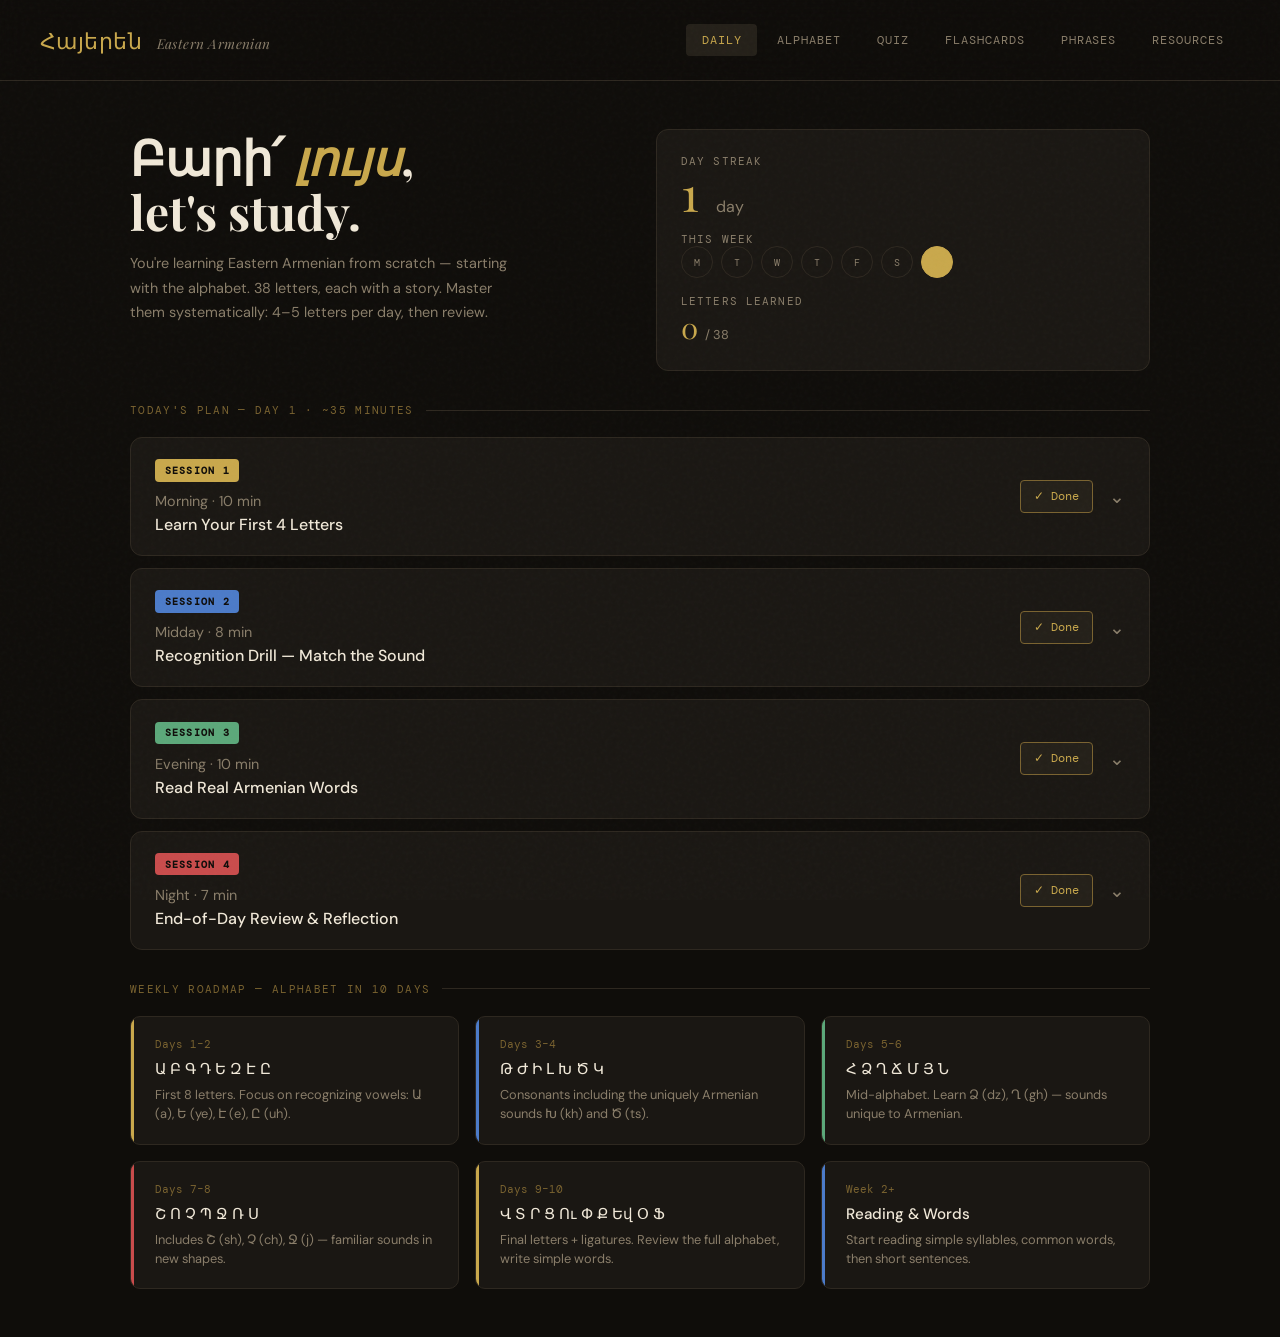
==== armenian-learning.html @ 596738d3 "init: day 1" ====
<!DOCTYPE html>
<html lang="en">
<head>
<meta charset="UTF-8">
<meta name="viewport" content="width=device-width, initial-scale=1.0">
<title>Հայերեն — Armenian Learning</title>
<link href="https://fonts.googleapis.com/css2?family=Playfair+Display:ital,wght@0,400;0,700;1,400&family=DM+Mono:wght@400;500&family=DM+Sans:wght@300;400;500&display=swap" rel="stylesheet">
<link rel="stylesheet" href="css/main.css">
</head>
<body>

<nav>
  <div class="nav-logo">Հայերեն <span>Eastern Armenian</span></div>
  <div class="nav-tabs">
    <button class="tab-btn active"  onclick="showPanel('daily', this)">Daily</button>
    <button class="tab-btn"         onclick="showPanel('alphabet', this)">Alphabet</button>
    <button class="tab-btn"         onclick="showPanel('quiz', this)">Quiz</button>
    <button class="tab-btn"         onclick="showPanel('flashcards', this)">Flashcards</button>
    <button class="tab-btn"         onclick="showPanel('phrases', this)">Phrases</button>
    <button class="tab-btn"         onclick="showPanel('resources', this)">Resources</button>
  </div>
</nav>

<!-- ====== DAILY PANEL ====== -->
<div id="panel-daily" class="panel active">
  <div class="hero">
    <div class="hero-left">
      <h1>Բարի՛ <em>լույս</em>,<br>let's study.</h1>
      <p>You're learning Eastern Armenian from scratch — starting with the alphabet. 38 letters, each with a story. Master them systematically: 4–5 letters per day, then review.</p>
    </div>
    <div class="streak-box">
      <div>
        <div class="streak-label">Day Streak</div>
        <div class="streak-num" id="streakNum">0 <span>days</span></div>
      </div>
      <div>
        <div class="streak-label">This Week</div>
        <div class="week-dots" id="weekDots"></div>
      </div>
      <div>
        <div class="streak-label">Letters Learned</div>
        <div id="learnedCount" style="font-family:'Playfair Display',serif;font-size:1.8rem;color:var(--gold);">0 <span style="font-size:0.8rem;color:var(--text-muted);font-family:'DM Sans',sans-serif;">/ 38</span></div>
      </div>
    </div>
  </div>

  <div class="schedule-section">
    <div class="section-title">Today's Plan — Day 1 · ~35 minutes</div>
    <div class="schedule-grid" style="display:flex;flex-direction:column;gap:0.75rem;max-width:100%;">
      <div class="session-card" id="task1">
        <div class="session-header" onclick="toggleSession('task1')">
          <div style="flex:1;">
            <div class="session-label accent-gold">SESSION 1</div>
            <div style="font-size:0.9rem;color:var(--text-muted);margin:0.25rem 0;">Morning · 10 min</div>
            <div class="session-title">Learn Your First 4 Letters</div>
          </div>
          <div class="session-actions">
            <button class="session-done-btn" onclick="toggleTaskDone(event, 'task1')">✓ Done</button>
            <div class="session-toggle">⌄</div>
          </div>
        </div>
        <div class="session-details" style="display:none;padding:1.5rem;border-top:1px solid var(--border);">
          <p style="color:var(--text-muted);margin-bottom:1.5rem;">Today you meet the first 4 letters of the Armenian alphabet. Read each card, say the sound aloud, then complete the writing exercise below.</p>

          <div style="display:grid;grid-template-columns:repeat(auto-fit,minmax(200px,1fr));gap:1rem;margin-bottom:2rem;">
            <div style="background:var(--surface2);border:1px solid var(--border);border-radius:8px;padding:1rem;text-align:center;">
              <div style="font-size:3rem;color:var(--gold);margin-bottom:0.5rem;">Ա</div>
              <div style="font-size:0.85rem;color:var(--text-muted);margin-bottom:0.5rem;">ա</div>
              <div style="font-weight:500;color:var(--gold);margin-bottom:0.5rem;">AYB</div>
              <div style="font-size:0.9rem;color:var(--text);margin-bottom:0.25rem;"><strong>"ah"</strong> — like father</div>
              <div style="font-size:0.75rem;color:var(--text-muted);">The very first letter. Think: Armenian 'A'.</div>
            </div>
            <div style="background:var(--surface2);border:1px solid var(--border);border-radius:8px;padding:1rem;text-align:center;">
              <div style="font-size:3rem;color:var(--gold);margin-bottom:0.5rem;">Բ</div>
              <div style="font-size:0.85rem;color:var(--text-muted);margin-bottom:0.5rem;">բ</div>
              <div style="font-weight:500;color:var(--gold);margin-bottom:0.5rem;">BEN</div>
              <div style="font-size:0.9rem;color:var(--text);margin-bottom:0.25rem;"><strong>"b"</strong> — like ball</div>
              <div style="font-size:0.75rem;color:var(--text-muted);">Looks like backwards G. Say "ben" to remember.</div>
            </div>
            <div style="background:var(--surface2);border:1px solid var(--border);border-radius:8px;padding:1rem;text-align:center;">
              <div style="font-size:3rem;color:var(--gold);margin-bottom:0.5rem;">Գ</div>
              <div style="font-size:0.85rem;color:var(--text-muted);margin-bottom:0.5rem;">գ</div>
              <div style="font-weight:500;color:var(--gold);margin-bottom:0.5rem;">GIM</div>
              <div style="font-size:0.9rem;color:var(--text);margin-bottom:0.25rem;"><strong>"g"</strong> — like go</div>
              <div style="font-size:0.75rem;color:var(--text-muted);">Hard G. Lowercase q looks like a walking figure.</div>
            </div>
            <div style="background:var(--surface2);border:1px solid var(--border);border-radius:8px;padding:1rem;text-align:center;">
              <div style="font-size:3rem;color:var(--gold);margin-bottom:0.5rem;">Դ</div>
              <div style="font-size:0.85rem;color:var(--text-muted);margin-bottom:0.5rem;">դ</div>
              <div style="font-weight:500;color:var(--gold);margin-bottom:0.5rem;">DA</div>
              <div style="font-size:0.9rem;color:var(--text);margin-bottom:0.25rem;"><strong>"d"</strong> — like dog</div>
              <div style="font-size:0.75rem;color:var(--text-muted);">Lowercase n on a pole. Softer than English. Think: <em>Da</em> → dad.</div>
            </div>
          </div>

          <div style="background:var(--surface);border:1px solid var(--border);border-radius:8px;padding:1.25rem;margin-bottom:1.5rem;">
            <div style="display:flex;align-items:center;gap:0.5rem;margin-bottom:0.75rem;">
              <span style="font-size:1.25rem;">✏️</span>
              <div style="font-weight:500;color:var(--text);">Writing Exercise</div>
            </div>
            <p style="color:var(--text-muted);font-size:0.9rem;margin-bottom:1rem;">Copy each letter into the boxes below. Trace the shape in the air first, then write. Each letter 3 times.</p>
            <div style="display:flex;gap:0.5rem;flex-wrap:wrap;align-items:center;padding:1rem;background:var(--surface2);border-radius:6px;">
              <div style="font-size:1.5rem;color:var(--gold);">Ա</div>
              <div style="width:40px;height:40px;border:1px solid var(--border);border-radius:4px;background:var(--surface);"></div>
              <div style="width:40px;height:40px;border:1px solid var(--border);border-radius:4px;background:var(--surface);"></div>
              <div style="width:40px;height:40px;border:1px solid var(--border);border-radius:4px;background:var(--surface);"></div>
              <div style="margin-left:1rem;font-size:1.5rem;color:var(--gold);">Բ</div>
              <div style="width:40px;height:40px;border:1px solid var(--border);border-radius:4px;background:var(--surface);"></div>
              <div style="width:40px;height:40px;border:1px solid var(--border);border-radius:4px;background:var(--surface);"></div>
              <div style="width:40px;height:40px;border:1px solid var(--border);border-radius:4px;background:var(--surface);"></div>
              <div style="margin-left:1rem;font-size:1.5rem;color:var(--gold);">Գ</div>
              <div style="width:40px;height:40px;border:1px solid var(--border);border-radius:4px;background:var(--surface);"></div>
              <div style="width:40px;height:40px;border:1px solid var(--border);border-radius:4px;background:var(--surface);"></div>
              <div style="width:40px;height:40px;border:1px solid var(--border);border-radius:4px;background:var(--surface);"></div>
              <div style="margin-left:1rem;font-size:1.5rem;color:var(--gold);">Դ</div>
              <div style="width:40px;height:40px;border:1px solid var(--border);border-radius:4px;background:var(--surface);"></div>
              <div style="width:40px;height:40px;border:1px solid var(--border);border-radius:4px;background:var(--surface);"></div>
              <div style="width:40px;height:40px;border:1px solid var(--border);border-radius:4px;background:var(--surface);"></div>
            </div>
          </div>

          <div style="background:var(--surface);border:1px solid var(--border);border-radius:8px;padding:1.25rem;">
            <div style="display:flex;align-items:center;gap:0.5rem;margin-bottom:0.75rem;">
              <span style="font-size:1.25rem;">🔊</span>
              <div style="font-weight:500;color:var(--text);">Pronunciation Check</div>
            </div>
            <p style="color:var(--text-muted);font-size:0.9rem;margin-bottom:0.75rem;">Say each sound out loud 3 times in sequence: <strong style="color:var(--gold);">Ա · Բ · Գ · Դ</strong> — then say them backwards: <strong style="color:var(--gold);">Դ · Գ · Բ · Ա</strong>. If they sound natural both ways, you're ready.</p>
          </div>
        </div>
      </div>

      <div class="session-card" id="task2">
        <div class="session-header" onclick="toggleSession('task2')">
          <div style="flex:1;">
            <div class="session-label accent-blue">SESSION 2</div>
            <div style="font-size:0.9rem;color:var(--text-muted);margin:0.25rem 0;">Midday · 8 min</div>
            <div class="session-title">Recognition Drill — Match the Sound</div>
          </div>
          <div class="session-actions">
            <button class="session-done-btn" onclick="toggleTaskDone(event, 'task2')">✓ Done</button>
            <div class="session-toggle">⌄</div>
          </div>
        </div>
        <div class="session-details" style="display:none;padding:1.5rem;border-top:1px solid var(--border);">
          <p style="color:var(--text-muted);margin-bottom:1.5rem;">Test your ability to recognize letters by their sounds. This reinforces the connection between sound and shape.</p>
          <div style="background:var(--surface2);border:1px solid var(--border);border-radius:8px;padding:1.5rem;margin-bottom:1rem;">
            <div style="font-weight:500;color:var(--text);margin-bottom:0.75rem;">📝 Instructions:</div>
            <ol style="color:var(--text-muted);font-size:0.9rem;line-height:1.8;margin:0;padding-left:1.5rem;">
              <li>Go to the <strong style="color:var(--gold);">Quiz</strong> tab</li>
              <li>Make sure <strong style="color:var(--gold);">Letters mode</strong> is selected</li>
              <li>Try the <strong style="color:var(--gold);">"Sound → Char"</strong> direction — this is harder and builds real recognition</li>
              <li>You'll hear a sound and must pick the Armenian letter from 4 choices</li>
              <li>Aim for 80% accuracy or higher</li>
            </ol>
          </div>
          <div style="background:var(--surface);border:1px solid var(--border);border-radius:8px;padding:1rem;color:var(--text-muted);font-size:0.85rem;line-height:1.6;">
            <strong style="color:var(--gold);">💡 Tip:</strong> The "Sound → Char" direction is more challenging because you have to recall the shape from memory. This is exactly what you need for real reading.
          </div>
        </div>
      </div>

      <div class="session-card" id="task3">
        <div class="session-header" onclick="toggleSession('task3')">
          <div style="flex:1;">
            <div class="session-label accent-green">SESSION 3</div>
            <div style="font-size:0.9rem;color:var(--text-muted);margin:0.25rem 0;">Evening · 10 min</div>
            <div class="session-title">Read Real Armenian Words</div>
          </div>
          <div class="session-actions">
            <button class="session-done-btn" onclick="toggleTaskDone(event, 'task3')">✓ Done</button>
            <div class="session-toggle">⌄</div>
          </div>
        </div>
        <div class="session-details" style="display:none;padding:1.5rem;border-top:1px solid var(--border);">
          <p style="color:var(--text-muted);margin-bottom:1.5rem;">Now see your 4 letters in real Armenian words. Reading these words out loud cements your letter knowledge.</p>
          <div style="background:var(--surface2);border:1px solid var(--border);border-radius:8px;padding:1.5rem;margin-bottom:1rem;">
            <div style="font-weight:500;color:var(--text);margin-bottom:0.75rem;">📝 Instructions:</div>
            <ol style="color:var(--text-muted);font-size:0.9rem;line-height:1.8;margin:0;padding-left:1.5rem;">
              <li>Go to the <strong style="color:var(--gold);">Alphabet</strong> tab</li>
              <li>Click on each of the 4 letters: Ա, Բ, Գ, Դ</li>
              <li>At the bottom of each letter detail, you'll see <strong style="color:var(--gold);">Example Words</strong></li>
              <li>Try to read each word aloud using only the sounds you know</li>
              <li>Use the <strong style="color:var(--gold);">Phrases</strong> tab to hear native pronunciation</li>
            </ol>
          </div>
          <div style="background:var(--surface);border:1px solid var(--border);border-radius:8px;padding:1rem;color:var(--text-muted);font-size:0.85rem;line-height:1.6;">
            <strong style="color:var(--gold);">💡 Tip:</strong> Don't worry if you can't read the whole word yet. Just focus on recognizing your 4 new letters and saying their sounds.
          </div>
        </div>
      </div>

      <div class="session-card" id="task4">
        <div class="session-header" onclick="toggleSession('task4')">
          <div style="flex:1;">
            <div class="session-label accent-red">SESSION 4</div>
            <div style="font-size:0.9rem;color:var(--text-muted);margin:0.25rem 0;">Night · 7 min</div>
            <div class="session-title">End-of-Day Review & Reflection</div>
          </div>
          <div class="session-actions">
            <button class="session-done-btn" onclick="toggleTaskDone(event, 'task4')">✓ Done</button>
            <div class="session-toggle">⌄</div>
          </div>
        </div>
        <div class="session-details" style="display:none;padding:1.5rem;border-top:1px solid var(--border);">
          <p style="color:var(--text-muted);margin-bottom:1.5rem;">Spaced repetition is the most powerful learning technique. Reviewing today's letters before sleep helps lock them into memory.</p>
          <div style="background:var(--surface2);border:1px solid var(--border);border-radius:8px;padding:1.5rem;margin-bottom:1rem;">
            <div style="font-weight:500;color:var(--text);margin-bottom:0.75rem;">📝 Instructions:</div>
            <ol style="color:var(--text-muted);font-size:0.9rem;line-height:1.8;margin:0;padding-left:1.5rem;">
              <li>Go to the <strong style="color:var(--gold);">Flashcards</strong> tab</li>
              <li>Select <strong style="color:var(--gold);">Letters</strong> deck</li>
              <li>Flip through each card and rate how well you know it: <strong style="color:var(--gold);">Hard / Got it / Easy</strong></li>
              <li>Mark the 4 letters you learned today as <strong style="color:var(--gold);">"Got it"</strong> or <strong style="color:var(--gold);">"Easy"</strong></li>
              <li>Take 2–3 minutes to just review them without pressure</li>
            </ol>
          </div>
          <div style="background:var(--surface);border:1px solid var(--border);border-radius:8px;padding:1rem;color:var(--text-muted);font-size:0.85rem;line-height:1.6;">
            <strong style="color:var(--gold);">💡 Reflection:</strong> Which letter felt easiest today? Which one needs more practice? Write your thoughts down — this helps your brain consolidate what you've learned.
          </div>
        </div>
      </div>
    </div>

    <div style="margin-top:2rem;">
      <div class="section-title">Weekly Roadmap — Alphabet in 10 Days</div>
      <div class="schedule-grid">
        <div class="schedule-card" style="cursor:default;">
          <div class="card-accent accent-gold"></div>
          <div class="card-time">Days 1–2</div>
          <div class="card-title">Ա Բ Գ Դ Ե Զ Է Ը</div>
          <div class="card-desc">First 8 letters. Focus on recognizing vowels: Ա (a), Ե (ye), Է (e), Ը (uh).</div>
        </div>
        <div class="schedule-card" style="cursor:default;">
          <div class="card-accent accent-blue"></div>
          <div class="card-time">Days 3–4</div>
          <div class="card-title">Թ Ժ Ի Լ Խ Ծ Կ</div>
          <div class="card-desc">Consonants including the uniquely Armenian sounds Խ (kh) and Ծ (ts).</div>
        </div>
        <div class="schedule-card" style="cursor:default;">
          <div class="card-accent accent-green"></div>
          <div class="card-time">Days 5–6</div>
          <div class="card-title">Հ Ձ Ղ Ճ Մ Յ Ն</div>
          <div class="card-desc">Mid-alphabet. Learn Ձ (dz), Ղ (gh) — sounds unique to Armenian.</div>
        </div>
        <div class="schedule-card" style="cursor:default;">
          <div class="card-accent accent-red"></div>
          <div class="card-time">Days 7–8</div>
          <div class="card-title">Շ Ո Չ Պ Ջ Ռ Ս</div>
          <div class="card-desc">Includes Շ (sh), Չ (ch), Ջ (j) — familiar sounds in new shapes.</div>
        </div>
        <div class="schedule-card" style="cursor:default;">
          <div class="card-accent accent-gold"></div>
          <div class="card-time">Days 9–10</div>
          <div class="card-title">Վ Տ Ր Ց Ու Փ Ք Եվ Օ Ֆ</div>
          <div class="card-desc">Final letters + ligatures. Review the full alphabet, write simple words.</div>
        </div>
        <div class="schedule-card" style="cursor:default;">
          <div class="card-accent accent-blue"></div>
          <div class="card-time">Week 2+</div>
          <div class="card-title">Reading & Words</div>
          <div class="card-desc">Start reading simple syllables, common words, then short sentences.</div>
        </div>
      </div>
    </div>
  </div>
</div>

<!-- ====== ALPHABET PANEL ====== -->
<div id="panel-alphabet" class="panel">
  <div class="alphabet-section">
    <div class="alpha-header">
      <div>
        <h2>The Armenian Alphabet</h2>
        <p style="color:var(--text-muted);font-size:0.85rem;margin-top:0.3rem;">Created by Mesrop Mashtots in 405 AD · 38 letters</p>
      </div>
    </div>
    <div class="letter-grid" id="letterGrid"></div>
    <div class="letter-detail" id="letterDetail"></div>
  </div>
</div>

<!-- ====== QUIZ PANEL ====== -->
<div id="panel-quiz" class="panel">
  <div class="quiz-section">
    <div class="quiz-top">
      <h2>Quiz</h2>
      <div class="quiz-score" id="quizScore">Score: 0/0</div>
    </div>

    <div class="quiz-controls">
      <div class="control-group">
        <span class="control-label">Mode</span>
        <button class="ctrl-btn active" id="btnModeLetters" onclick="setQuizMode('letters')">Letters</button>
        <button class="ctrl-btn"        id="btnModeWords"   onclick="setQuizMode('words')">Words</button>
      </div>
      <div class="control-group" id="directionGroup">
        <span class="control-label">Direction</span>
        <button class="ctrl-btn active" id="btnDirToSound" onclick="setQuizDirection('toSound')">Char → Sound</button>
        <button class="ctrl-btn"        id="btnDirToChar"  onclick="setQuizDirection('toChar')">Sound → Char</button>
      </div>
    </div>

    <!-- Word quiz category filter (hidden in letter mode) -->
    <div class="word-quiz-cats" id="wordQuizCats" style="display:none;"></div>

    <div class="progress-bar-wrap">
      <div class="progress-bar-fill" id="quizProgress" style="width:0%"></div>
    </div>

    <div class="quiz-card" id="quizCard">
      <div class="quiz-prompt" id="quizPrompt">What sound does this letter make?</div>
      <div class="quiz-char" id="quizChar">Ա</div>
      <div class="quiz-subtext" id="quizSub">Eastern Armenian</div>
    </div>

    <div class="quiz-options" id="quizOptions"></div>
    <button class="next-btn" id="nextBtn" onclick="nextQuestion()">Next →</button>
  </div>
</div>

<!-- ====== FLASHCARDS PANEL ====== -->
<div id="panel-flashcards" class="panel">
  <div class="flashcard-section">
    <div class="flashcard-top">
      <h2>Flashcards</h2>
      <div class="flashcard-controls">
        <div class="control-group">
          <span class="control-label">Deck</span>
          <button class="ctrl-btn active" id="fcDeckLetters" onclick="setFCDeck('letters')">Letters</button>
          <button class="ctrl-btn"        id="fcDeckWords"   onclick="setFCDeck('words')">Words</button>
        </div>
        <div class="control-group" id="fcCategoryGroup" style="display:none;flex-wrap:wrap;gap:0.4rem;"></div>
      </div>
    </div>

    <div class="fc-progress">
      <span id="fcCounter">1 / 38</span>
      <div class="progress-bar-wrap" style="flex:1;margin-bottom:0;">
        <div class="progress-bar-fill" id="fcProgressBar" style="width:0%"></div>
      </div>
    </div>

    <div class="flashcard-container">
      <div class="flashcard" id="flashcard" onclick="flipCard()">
        <div class="flashcard-inner" id="flashcardInner">
          <div class="flashcard-front" id="fcFront"></div>
          <div class="flashcard-back"  id="fcBack"></div>
        </div>
      </div>
    </div>

    <div class="flashcard-hint" id="fcHint">Click the card to reveal</div>

    <div class="fc-rating" id="fcRating" style="display:none;">
      <button class="fc-rate fc-rate-hard" onclick="rateCard('hard')">Hard</button>
      <button class="fc-rate fc-rate-ok"   onclick="rateCard('ok')">Got it</button>
      <button class="fc-rate fc-rate-easy" onclick="rateCard('easy')">Easy</button>
    </div>
  </div>
</div>

<!-- ====== PHRASES PANEL ====== -->
<div id="panel-phrases" class="panel">
  <div class="phrasebook-section">
    <div class="phrases-header">
      <h2>Phrasebook</h2>
      <p>Common phrases for everyday Eastern Armenian conversation. Click any phrase to expand it.</p>
    </div>
    <div class="phrase-cats" id="phraseCats"></div>
    <div class="phrase-list" id="phraseList"></div>
  </div>
</div>

<!-- ====== RESOURCES PANEL ====== -->
<div id="panel-resources" class="panel">
  <div class="resources-section">
    <h2>Learning Resources</h2>
    <p>Curated tools for Eastern Armenian beginners focusing on the alphabet and reading.</p>

    <div class="resource-group">
      <div class="resource-group-title">Apps & Tools</div>
      <div class="resource-list">
        <div class="resource-item">
          <h4>Duolingo — Armenian</h4>
          <p>Structured bite-sized lessons covering alphabet and basic phrases. Good for daily habit-building.</p>
          <span class="resource-tag">Free · iOS & Android</span>
        </div>
        <div class="resource-item">
          <h4>Anki Flashcards</h4>
          <p>Download Armenian alphabet decks for spaced repetition. Best tool for memorizing letter shapes long-term.</p>
          <span class="resource-tag">Free · Desktop & Mobile</span>
        </div>
        <div class="resource-item">
          <h4>Forvo.com</h4>
          <p>Native speaker pronunciations of Armenian words. Type any word to hear how it sounds.</p>
          <span class="resource-tag">Free · Web</span>
        </div>
        <div class="resource-item">
          <h4>Google Translate — Armenian</h4>
          <p>Use the handwriting input to practice drawing letters and verify your strokes are recognizable.</p>
          <span class="resource-tag">Free · Web & App</span>
        </div>
      </div>
    </div>

    <div class="resource-group">
      <div class="resource-group-title">Online Courses & Videos</div>
      <div class="resource-list">
        <div class="resource-item">
          <h4>Armenian Virtual College (AVC)</h4>
          <p>armeniavirtualcollege.org — Free structured beginner courses for Eastern Armenian, including alphabet lessons.</p>
          <span class="resource-tag">Free · Web</span>
        </div>
        <div class="resource-item">
          <h4>YouTube: Armenian with Nare</h4>
          <p>Beginner-friendly video lessons covering pronunciation, the alphabet, and common vocabulary.</p>
          <span class="resource-tag">Free · YouTube</span>
        </div>
        <div class="resource-item">
          <h4>Pimsleur Armenian</h4>
          <p>Audio-only method, great for pronunciation from day one. 30 min lessons focused on speaking.</p>
          <span class="resource-tag">Paid · App</span>
        </div>
      </div>
    </div>

    <div class="resource-group">
      <div class="resource-group-title">Books & References</div>
      <div class="resource-list">
        <div class="resource-item">
          <h4>Colloquial Armenian</h4>
          <p>By Dora Sakayan. A structured textbook covering Eastern Armenian grammar, alphabet, and conversation.</p>
          <span class="resource-tag">Book</span>
        </div>
        <div class="resource-item">
          <h4>Armenian-English Dictionary (Bedrossian)</h4>
          <p>Classic reference dictionary, freely available online. Useful once you can read letters.</p>
          <span class="resource-tag">Free PDF · Reference</span>
        </div>
      </div>
    </div>

    <div class="tip-box">
      <p><strong>Tip:</strong> The Armenian alphabet is phonetic — once you know the letters, you can read anything. Invest your first 2 weeks entirely in alphabet mastery before worrying about grammar or vocabulary. Handwriting each letter (not just typing) dramatically improves retention.</p>
    </div>
  </div>
</div>

<!-- Data (no dependencies) -->
<script src="js/data/letters.js"></script>
<script src="js/data/vocabulary.js"></script>
<script src="js/data/phrases.js"></script>
<!-- Core -->
<script src="js/storage.js"></script>
<script src="js/nav.js"></script>
<!-- Features -->
<script src="js/daily.js"></script>
<script src="js/alphabet.js"></script>
<script src="js/quiz.js"></script>
<script src="js/flashcards.js"></script>
<script src="js/phrasebook.js"></script>
<!-- Entry point -->
<script src="js/app.js"></script>
</body>
</html>
---- css/main.css ----
*, *::before, *::after { box-sizing: border-box; margin: 0; padding: 0; }

:root {
  --bg: #0f0d0a;
  --surface: #1a1713;
  --surface2: #242019;
  --gold: #c9a84c;
  --gold-light: #e8c97a;
  --gold-dim: #7a6330;
  --red: #c94c4c;
  --text: #f0e8d8;
  --text-muted: #8a7e6a;
  --border: #2e2820;
}

body {
  background: var(--bg);
  color: var(--text);
  font-family: 'DM Sans', sans-serif;
  min-height: 100vh;
  overflow-x: hidden;
}

/* Grain texture overlay */
body::before {
  content: '';
  position: fixed;
  inset: 0;
  background-image: url("data:image/svg+xml,%3Csvg viewBox='0 0 256 256' xmlns='http://www.w3.org/2000/svg'%3E%3Cfilter id='noise'%3E%3CfeTurbulence type='fractalNoise' baseFrequency='0.9' numOctaves='4' stitchTiles='stitch'/%3E%3C/filter%3E%3Crect width='100%25' height='100%25' filter='url(%23noise)' opacity='0.04'/%3E%3C/svg%3E");
  pointer-events: none;
  z-index: 1000;
  opacity: 0.6;
}

/* NAV */
nav {
  display: flex;
  justify-content: space-between;
  align-items: center;
  padding: 1.5rem 2.5rem;
  border-bottom: 1px solid var(--border);
  position: sticky;
  top: 0;
  background: rgba(15,13,10,0.92);
  backdrop-filter: blur(12px);
  z-index: 100;
}
.nav-logo {
  font-family: 'Playfair Display', serif;
  font-size: 1.4rem;
  color: var(--gold);
  letter-spacing: 0.02em;
  flex-shrink: 0;
}
.nav-logo span { color: var(--text-muted); font-style: italic; font-size: 0.85rem; margin-left: 0.5rem; }
.nav-tabs {
  display: flex;
  gap: 0.25rem;
  overflow-x: auto;
  scrollbar-width: none;
}
.nav-tabs::-webkit-scrollbar { display: none; }
.tab-btn {
  background: none;
  border: none;
  color: var(--text-muted);
  font-family: 'DM Mono', monospace;
  font-size: 0.75rem;
  letter-spacing: 0.08em;
  text-transform: uppercase;
  padding: 0.5rem 1rem;
  cursor: pointer;
  border-radius: 4px;
  transition: all 0.2s;
  white-space: nowrap;
}
.tab-btn:hover { color: var(--text); background: var(--surface); }
.tab-btn.active { color: var(--gold); background: var(--surface2); }

/* PANELS */
.panel { display: none; animation: fadeIn 0.3s ease; }
.panel.active { display: block; }
@keyframes fadeIn { from { opacity: 0; transform: translateY(8px); } to { opacity: 1; transform: translateY(0); } }

/* ======= DAILY PLAN ======= */
.hero {
  padding: 3rem 2.5rem 2rem;
  display: grid;
  grid-template-columns: 1fr 1fr;
  gap: 2rem;
  max-width: 1100px;
  margin: 0 auto;
}
.hero-left h1 {
  font-family: 'Playfair Display', serif;
  font-size: clamp(2rem, 4vw, 3rem);
  line-height: 1.15;
  color: var(--text);
  margin-bottom: 0.5rem;
}
.hero-left h1 em { color: var(--gold); font-style: italic; }
.hero-left p { color: var(--text-muted); font-size: 0.9rem; line-height: 1.7; max-width: 380px; margin-top: 0.75rem; }

.streak-box {
  background: var(--surface);
  border: 1px solid var(--border);
  border-radius: 12px;
  padding: 1.5rem;
  display: flex;
  flex-direction: column;
  gap: 1rem;
}
.streak-label { font-family: 'DM Mono', monospace; font-size: 0.7rem; letter-spacing: 0.1em; text-transform: uppercase; color: var(--text-muted); }
.streak-num { font-family: 'Playfair Display', serif; font-size: 3rem; color: var(--gold); line-height: 1; }
.streak-num span { font-size: 1rem; color: var(--text-muted); font-family: 'DM Sans', sans-serif; margin-left: 0.3rem; }
.week-dots { display: flex; gap: 0.5rem; }
.day-dot { width: 32px; height: 32px; border-radius: 50%; display: flex; align-items: center; justify-content: center; font-family: 'DM Mono', monospace; font-size: 0.6rem; color: var(--text-muted); border: 1px solid var(--border); }
.day-dot.done { background: var(--gold); color: var(--bg); border-color: var(--gold); font-weight: 500; }
.day-dot.today { border-color: var(--gold); color: var(--gold); }

/* Daily schedule */
.schedule-section {
  max-width: 1100px;
  margin: 0 auto;
  padding: 0 2.5rem 3rem;
}
.section-title {
  font-family: 'DM Mono', monospace;
  font-size: 0.7rem;
  letter-spacing: 0.12em;
  text-transform: uppercase;
  color: var(--gold-dim);
  margin-bottom: 1.25rem;
  display: flex;
  align-items: center;
  gap: 0.75rem;
}
.section-title::after { content: ''; flex: 1; height: 1px; background: var(--border); }

.schedule-grid { display: grid; grid-template-columns: repeat(auto-fill, minmax(280px, 1fr)); gap: 1rem; }

.schedule-card {
  background: var(--surface);
  border: 1px solid var(--border);
  border-radius: 10px;
  padding: 1.25rem 1.5rem;
  position: relative;
  overflow: hidden;
  transition: border-color 0.2s, transform 0.2s;
  cursor: pointer;
}
.schedule-card:hover { border-color: var(--gold-dim); transform: translateY(-2px); }
.schedule-card.done { border-color: var(--gold); opacity: 0.7; }
.schedule-card.done::after { content: '✓'; position: absolute; top: 1rem; right: 1rem; color: var(--gold); font-size: 1.1rem; }

.card-time { font-family: 'DM Mono', monospace; font-size: 0.7rem; color: var(--gold-dim); margin-bottom: 0.5rem; }
.card-title { font-size: 0.95rem; font-weight: 500; margin-bottom: 0.4rem; }
.card-desc { font-size: 0.8rem; color: var(--text-muted); line-height: 1.5; }
.card-duration {
  display: inline-block;
  margin-top: 0.75rem;
  font-family: 'DM Mono', monospace;
  font-size: 0.68rem;
  color: var(--text-muted);
  background: var(--surface2);
  padding: 0.2rem 0.5rem;
  border-radius: 3px;
}
.card-accent { position: absolute; top: 0; left: 0; width: 3px; height: 100%; border-radius: 10px 0 0 10px; }
.accent-gold { background: var(--gold); }
.accent-red { background: var(--red); }
.accent-blue { background: #4c7bc9; }
.accent-green { background: #5ca87a; }

/* Session Cards (new style) */
.session-card {
  background: var(--surface);
  border: 1px solid var(--border);
  border-radius: 12px;
  overflow: hidden;
  transition: border-color 0.2s;
}
.session-card.done { border-color: var(--gold); }
.session-header {
  display: flex;
  align-items: center;
  justify-content: space-between;
  padding: 1.25rem 1.5rem;
  cursor: pointer;
  transition: background 0.2s;
}
.session-header:hover { background: var(--surface2); }
.session-label {
  font-family: 'DM Mono', monospace;
  font-size: 0.65rem;
  letter-spacing: 0.12em;
  text-transform: uppercase;
  padding: 0.3rem 0.6rem;
  border-radius: 4px;
  display: inline-block;
  margin-bottom: 0.4rem;
  color: var(--bg);
  font-weight: 600;
}
.session-label.accent-gold { background: var(--gold); }
.session-label.accent-blue { background: #4c7bc9; }
.session-label.accent-green { background: #5ca87a; }
.session-label.accent-red { background: var(--red); }
.session-title {
  font-size: 1rem;
  font-weight: 500;
  color: var(--text);
}
.session-actions {
  display: flex;
  align-items: center;
  gap: 1rem;
}
.session-done-btn {
  background: var(--surface2);
  border: 1px solid var(--gold-dim);
  color: var(--gold);
  font-family: 'DM Mono', monospace;
  font-size: 0.72rem;
  padding: 0.5rem 0.8rem;
  border-radius: 4px;
  cursor: pointer;
  transition: all 0.2s;
  white-space: nowrap;
}
.session-done-btn:hover { background: var(--gold); color: var(--bg); }
.session-done-btn.completed { background: rgba(92, 168, 122, 0.2); border-color: #5ca87a; color: #5ca87a; }
.session-toggle {
  font-size: 1.2rem;
  color: var(--text-muted);
  transition: transform 0.2s;
}
.session-card.expanded .session-toggle { transform: rotate(180deg); }
.session-card.expanded .session-details { display: block !important; }
.session-details {
  display: none;
  padding: 0 1.5rem 1.25rem;
  border-top: 1px solid var(--border);
  color: var(--text-muted);
  font-size: 0.9rem;
  line-height: 1.6;
}
.session-details p { margin: 0; }

/* ======= ALPHABET ======= */
.alphabet-section { max-width: 1100px; margin: 0 auto; padding: 2.5rem; }
.alpha-header { display: flex; justify-content: space-between; align-items: flex-end; margin-bottom: 2rem; }
.alpha-header h2 { font-family: 'Playfair Display', serif; font-size: 1.8rem; color: var(--text); }
.alpha-header p { color: var(--text-muted); font-size: 0.85rem; }

.letter-grid { display: grid; grid-template-columns: repeat(auto-fill, minmax(110px, 1fr)); gap: 0.75rem; }

.letter-card {
  background: var(--surface);
  border: 1px solid var(--border);
  border-radius: 10px;
  padding: 1rem;
  text-align: center;
  cursor: pointer;
  transition: all 0.25s;
  position: relative;
}
.letter-card:hover { border-color: var(--gold-dim); background: var(--surface2); }
.letter-card.learned { border-color: var(--gold); }
.letter-card.active-card { border-color: var(--gold); background: var(--surface2); transform: scale(1.05); box-shadow: 0 0 20px rgba(201,168,76,0.15); }

.armenian-char { font-size: 2.2rem; line-height: 1.2; color: var(--gold); font-weight: 400; }
.latin-trans { font-family: 'DM Mono', monospace; font-size: 0.7rem; color: var(--text-muted); margin-top: 0.25rem; }
.letter-name { font-size: 0.72rem; color: var(--text-muted); margin-top: 0.15rem; }
.learned-dot { position: absolute; top: 0.5rem; right: 0.5rem; width: 6px; height: 6px; border-radius: 50%; background: var(--gold); }

/* Letter detail */
.letter-detail {
  background: var(--surface);
  border: 1px solid var(--gold-dim);
  border-radius: 12px;
  padding: 2rem;
  margin-top: 1.5rem;
  display: none;
  animation: fadeIn 0.3s ease;
}
.letter-detail.visible { display: grid; grid-template-columns: 1fr 1fr 1fr; gap: 2rem; }
.detail-char { font-size: 6rem; color: var(--gold); font-family: 'Playfair Display', serif; line-height: 1; }
.detail-info h3 { font-family: 'Playfair Display', serif; font-size: 1.2rem; margin-bottom: 0.5rem; }
.detail-info p { color: var(--text-muted); font-size: 0.85rem; line-height: 1.6; }
.detail-words h4 { font-family: 'DM Mono', monospace; font-size: 0.7rem; letter-spacing: 0.1em; text-transform: uppercase; color: var(--gold-dim); margin-bottom: 0.75rem; }
.word-item { margin-bottom: 0.5rem; }
.word-arm { font-size: 1rem; color: var(--text); }
.word-eng { font-size: 0.78rem; color: var(--text-muted); }
.mark-btn {
  background: var(--gold);
  color: var(--bg);
  border: none;
  font-family: 'DM Mono', monospace;
  font-size: 0.75rem;
  letter-spacing: 0.06em;
  padding: 0.6rem 1.2rem;
  border-radius: 5px;
  cursor: pointer;
  margin-top: 1rem;
  transition: opacity 0.2s;
}
.mark-btn:hover { opacity: 0.85; }

/* ======= QUIZ ======= */
.quiz-section { max-width: 700px; margin: 0 auto; padding: 2.5rem; }
.quiz-top { display: flex; justify-content: space-between; align-items: center; margin-bottom: 1.25rem; }
.quiz-top h2 { font-family: 'Playfair Display', serif; font-size: 1.8rem; }
.quiz-score { font-family: 'DM Mono', monospace; font-size: 0.8rem; color: var(--gold); }

.quiz-controls {
  display: flex;
  gap: 1.5rem;
  margin-bottom: 1.5rem;
  flex-wrap: wrap;
  align-items: center;
}
.control-group {
  display: flex;
  align-items: center;
  gap: 0.4rem;
}
.control-label {
  font-family: 'DM Mono', monospace;
  font-size: 0.68rem;
  letter-spacing: 0.08em;
  text-transform: uppercase;
  color: var(--text-muted);
  margin-right: 0.25rem;
  white-space: nowrap;
}
.ctrl-btn {
  background: var(--surface);
  border: 1px solid var(--border);
  color: var(--text-muted);
  font-family: 'DM Mono', monospace;
  font-size: 0.72rem;
  padding: 0.35rem 0.75rem;
  border-radius: 4px;
  cursor: pointer;
  transition: all 0.2s;
  white-space: nowrap;
}
.ctrl-btn:hover { color: var(--text); border-color: var(--gold-dim); }
.ctrl-btn.active { background: var(--surface2); border-color: var(--gold-dim); color: var(--gold); }

.word-quiz-cats {
  display: flex;
  flex-wrap: wrap;
  gap: 0.5rem;
  margin-bottom: 1.5rem;
}

.quiz-card {
  background: var(--surface);
  border: 1px solid var(--border);
  border-radius: 16px;
  padding: 3rem 2rem;
  text-align: center;
  margin-bottom: 1.5rem;
}
.quiz-prompt { font-family: 'DM Mono', monospace; font-size: 0.7rem; letter-spacing: 0.1em; text-transform: uppercase; color: var(--text-muted); margin-bottom: 1rem; }
.quiz-char { font-size: 5rem; color: var(--gold); line-height: 1; margin-bottom: 0.5rem; }
.quiz-subtext { font-size: 0.85rem; color: var(--text-muted); }

.quiz-options { display: grid; grid-template-columns: 1fr 1fr; gap: 0.75rem; }
.quiz-opt {
  background: var(--surface);
  border: 1px solid var(--border);
  color: var(--text);
  font-family: 'DM Sans', sans-serif;
  font-size: 0.9rem;
  padding: 1rem;
  border-radius: 8px;
  cursor: pointer;
  transition: all 0.2s;
  text-align: center;
}
.quiz-opt:hover:not(:disabled) { border-color: var(--gold-dim); background: var(--surface2); }
.quiz-opt.correct { background: rgba(92,168,122,0.15); border-color: #5ca87a; color: #5ca87a; }
.quiz-opt.wrong { background: rgba(201,76,76,0.15); border-color: var(--red); color: var(--red); }
.quiz-opt:disabled { cursor: default; }

.next-btn {
  width: 100%;
  background: var(--surface2);
  border: 1px solid var(--gold-dim);
  color: var(--gold);
  font-family: 'DM Mono', monospace;
  font-size: 0.8rem;
  letter-spacing: 0.08em;
  padding: 1rem;
  border-radius: 8px;
  cursor: pointer;
  margin-top: 1rem;
  transition: all 0.2s;
  display: none;
}
.next-btn.visible { display: block; }
.next-btn:hover { background: var(--gold); color: var(--bg); }

.progress-bar-wrap { background: var(--surface); border-radius: 99px; height: 4px; margin-bottom: 2rem; }
.progress-bar-fill { background: var(--gold); height: 100%; border-radius: 99px; transition: width 0.5s ease; }

/* ======= FLASHCARDS ======= */
.flashcard-section { max-width: 600px; margin: 0 auto; padding: 2.5rem; }
.flashcard-top {
  display: flex;
  justify-content: space-between;
  align-items: flex-start;
  margin-bottom: 1.5rem;
  gap: 1rem;
  flex-wrap: wrap;
}
.flashcard-top h2 { font-family: 'Playfair Display', serif; font-size: 1.8rem; }
.flashcard-controls { display: flex; gap: 1rem; flex-wrap: wrap; align-items: center; }

.fc-progress {
  display: flex;
  align-items: center;
  gap: 1rem;
  margin-bottom: 1.5rem;
}
.fc-progress span {
  font-family: 'DM Mono', monospace;
  font-size: 0.75rem;
  color: var(--text-muted);
  white-space: nowrap;
}

.flashcard-container {
  perspective: 1000px;
  margin-bottom: 1rem;
}
.flashcard {
  width: 100%;
  height: 320px;
  cursor: pointer;
  position: relative;
}
.flashcard-inner {
  width: 100%;
  height: 100%;
  transition: transform 0.5s cubic-bezier(0.4, 0, 0.2, 1);
  transform-style: preserve-3d;
  position: relative;
}
.flashcard.flipped .flashcard-inner {
  transform: rotateY(180deg);
}
.flashcard-front,
.flashcard-back {
  position: absolute;
  inset: 0;
  backface-visibility: hidden;
  -webkit-backface-visibility: hidden;
  background: var(--surface);
  border: 1px solid var(--border);
  border-radius: 16px;
  display: flex;
  flex-direction: column;
  align-items: center;
  justify-content: center;
  padding: 2rem;
  text-align: center;
}
.flashcard-back {
  transform: rotateY(180deg);
  border-color: var(--gold-dim);
}
.fc-arm-char { font-size: 5rem; color: var(--gold); line-height: 1; margin-bottom: 0.5rem; }
.fc-label { font-family: 'DM Mono', monospace; font-size: 0.7rem; letter-spacing: 0.1em; text-transform: uppercase; color: var(--text-muted); margin-bottom: 1rem; }
.fc-translation { font-family: 'Playfair Display', serif; font-size: 1.8rem; color: var(--text); }
.fc-ipa { font-family: 'DM Mono', monospace; font-size: 0.85rem; color: var(--gold); margin-top: 0.5rem; }
.fc-romanized { font-size: 0.9rem; color: var(--text-muted); margin-top: 0.25rem; }
.fc-desc { font-size: 0.82rem; color: var(--text-muted); line-height: 1.6; margin-top: 1rem; max-width: 280px; }

.flashcard-hint {
  text-align: center;
  font-family: 'DM Mono', monospace;
  font-size: 0.72rem;
  color: var(--text-muted);
  letter-spacing: 0.06em;
  margin-bottom: 1rem;
  min-height: 1.2em;
}

.fc-rating {
  display: flex;
  gap: 0.75rem;
  justify-content: center;
  margin-top: 0.5rem;
}
.fc-rate {
  flex: 1;
  max-width: 160px;
  padding: 0.75rem;
  border-radius: 8px;
  border: 1px solid var(--border);
  background: var(--surface);
  font-family: 'DM Mono', monospace;
  font-size: 0.78rem;
  letter-spacing: 0.05em;
  cursor: pointer;
  transition: all 0.2s;
}
.fc-rate-hard { color: var(--red); border-color: rgba(201,76,76,0.4); }
.fc-rate-hard:hover { background: rgba(201,76,76,0.12); }
.fc-rate-ok   { color: var(--gold); border-color: var(--gold-dim); }
.fc-rate-ok:hover { background: rgba(201,168,76,0.12); }
.fc-rate-easy { color: #5ca87a; border-color: rgba(92,168,122,0.4); }
.fc-rate-easy:hover { background: rgba(92,168,122,0.12); }

/* ======= PHRASEBOOK ======= */
.phrasebook-section { max-width: 900px; margin: 0 auto; padding: 2.5rem; }
.phrases-header { margin-bottom: 1.5rem; }
.phrases-header h2 { font-family: 'Playfair Display', serif; font-size: 1.8rem; margin-bottom: 0.3rem; }
.phrases-header p { color: var(--text-muted); font-size: 0.85rem; }

.phrase-cats {
  display: flex;
  flex-wrap: wrap;
  gap: 0.5rem;
  margin-bottom: 1.75rem;
}
.phrase-cat-btn {
  background: var(--surface);
  border: 1px solid var(--border);
  color: var(--text-muted);
  font-family: 'DM Mono', monospace;
  font-size: 0.72rem;
  letter-spacing: 0.06em;
  padding: 0.4rem 0.85rem;
  border-radius: 4px;
  cursor: pointer;
  transition: all 0.2s;
}
.phrase-cat-btn:hover { color: var(--text); border-color: var(--gold-dim); }
.phrase-cat-btn.active { color: var(--gold); background: var(--surface2); border-color: var(--gold-dim); }

.phrase-list { display: flex; flex-direction: column; gap: 0.75rem; }

.phrase-card {
  background: var(--surface);
  border: 1px solid var(--border);
  border-radius: 10px;
  padding: 1.25rem 1.5rem;
  transition: border-color 0.2s;
  cursor: pointer;
  user-select: none;
}
.phrase-card:hover { border-color: var(--gold-dim); }
.phrase-card.expanded { border-color: var(--gold-dim); }

.phrase-arm {
  font-size: 1.3rem;
  color: var(--gold);
  margin-bottom: 0.3rem;
  font-family: 'Playfair Display', serif;
}
.phrase-romanized {
  font-family: 'DM Mono', monospace;
  font-size: 0.78rem;
  color: var(--text-muted);
  margin-bottom: 0.2rem;
}
.phrase-eng { font-size: 0.92rem; color: var(--text); }

.phrase-details {
  display: none;
  margin-top: 1rem;
  padding-top: 1rem;
  border-top: 1px solid var(--border);
}
.phrase-card.expanded .phrase-details { display: block; }
.phrase-ipa {
  font-family: 'DM Mono', monospace;
  font-size: 0.8rem;
  color: var(--gold);
  margin-bottom: 0.4rem;
}
.phrase-literal {
  font-size: 0.8rem;
  color: var(--text-muted);
  font-style: italic;
  margin-bottom: 0.4rem;
}
.phrase-usage {
  font-size: 0.82rem;
  color: var(--text-muted);
  line-height: 1.6;
  background: var(--surface2);
  padding: 0.6rem 0.8rem;
  border-radius: 5px;
  margin-top: 0.5rem;
}

/* ======= RESOURCES ======= */
.resources-section { max-width: 900px; margin: 0 auto; padding: 2.5rem; }
.resources-section h2 { font-family: 'Playfair Display', serif; font-size: 1.8rem; margin-bottom: 0.5rem; }
.resources-section > p { color: var(--text-muted); font-size: 0.85rem; margin-bottom: 2rem; }

.resource-group { margin-bottom: 2rem; }
.resource-group-title { font-family: 'DM Mono', monospace; font-size: 0.7rem; letter-spacing: 0.12em; text-transform: uppercase; color: var(--gold-dim); margin-bottom: 1rem; display: flex; align-items: center; gap: 0.75rem; }
.resource-group-title::after { content: ''; flex: 1; height: 1px; background: var(--border); }

.resource-list { display: grid; grid-template-columns: repeat(auto-fill, minmax(260px, 1fr)); gap: 0.75rem; }
.resource-item {
  background: var(--surface);
  border: 1px solid var(--border);
  border-radius: 8px;
  padding: 1rem 1.25rem;
  transition: border-color 0.2s;
}
.resource-item:hover { border-color: var(--gold-dim); }
.resource-item h4 { font-size: 0.9rem; margin-bottom: 0.3rem; }
.resource-item p { font-size: 0.78rem; color: var(--text-muted); line-height: 1.5; }
.resource-tag { display: inline-block; font-family: 'DM Mono', monospace; font-size: 0.62rem; color: var(--gold-dim); background: var(--surface2); padding: 0.15rem 0.4rem; border-radius: 3px; margin-top: 0.5rem; }

/* Tip box */
.tip-box {
  background: var(--surface);
  border-left: 3px solid var(--gold);
  padding: 1rem 1.25rem;
  border-radius: 0 8px 8px 0;
  margin-top: 2rem;
}
.tip-box p { font-size: 0.85rem; color: var(--text-muted); line-height: 1.6; }
.tip-box strong { color: var(--gold); }

/* ======= RESPONSIVE ======= */
@media (max-width: 700px) {
  .hero { grid-template-columns: 1fr; }
  .letter-detail.visible { grid-template-columns: 1fr; }
  .quiz-options { grid-template-columns: 1fr; }
  nav { padding: 1rem 1.25rem; gap: 0.75rem; }
  .nav-logo span { display: none; }
  .hero, .schedule-section, .alphabet-section, .quiz-section,
  .flashcard-section, .phrasebook-section, .resources-section {
    padding-left: 1.25rem;
    padding-right: 1.25rem;
  }
  .flashcard { height: 260px; }
  .fc-arm-char { font-size: 3.5rem; }
  .quiz-controls { gap: 0.75rem; }
}
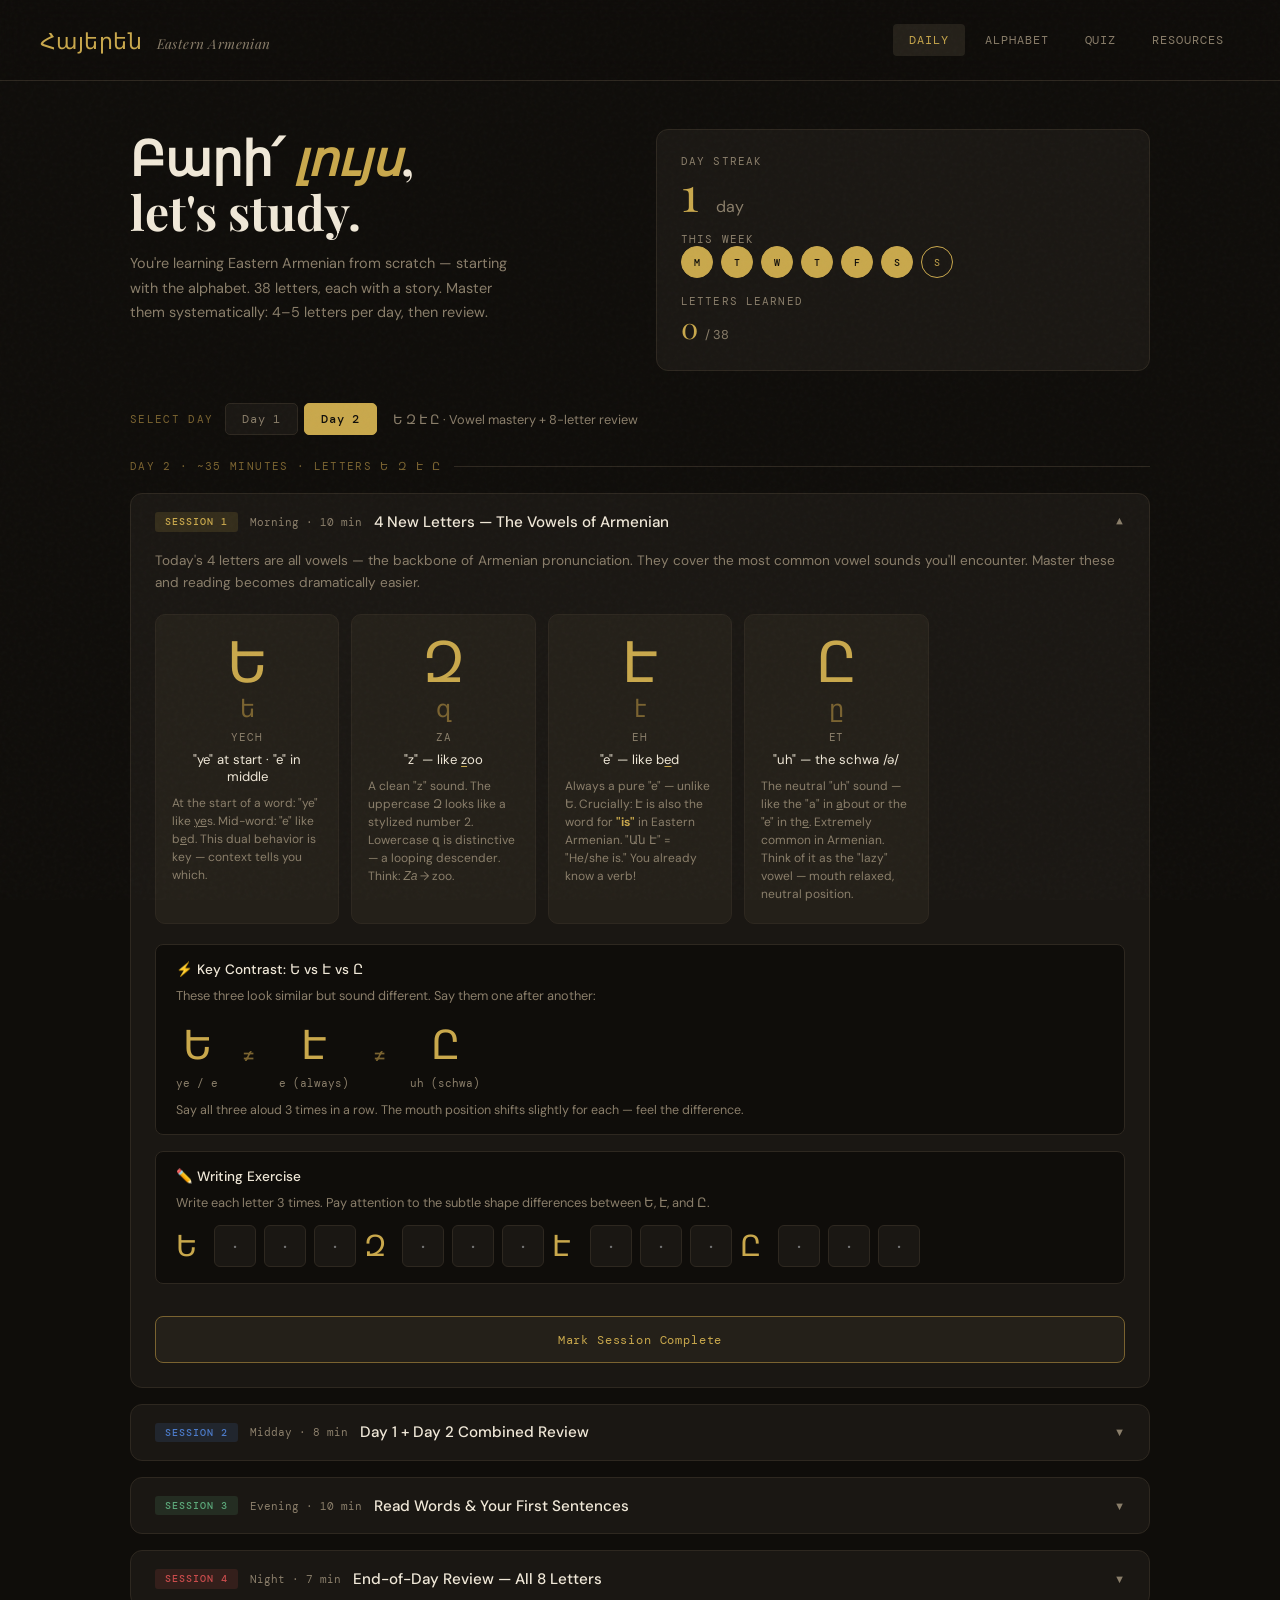
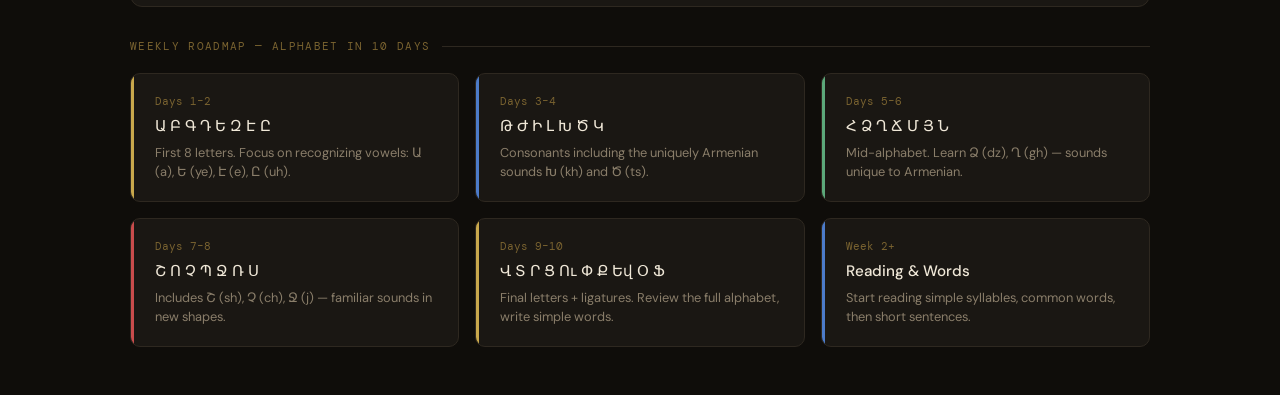
==== commit ef02c6d7: "feat: pwa deploy" ====
--- a/armenian-learning.html
+++ b/armenian-learning.html
@@ -5,19 +5,602 @@
 <meta name="viewport" content="width=device-width, initial-scale=1.0">
 <title>Հայերեն — Armenian Learning</title>
 <link href="https://fonts.googleapis.com/css2?family=Playfair+Display:ital,wght@0,400;0,700;1,400&family=DM+Mono:wght@400;500&family=DM+Sans:wght@300;400;500&display=swap" rel="stylesheet">
-<link rel="stylesheet" href="css/main.css">
+<style>
+  *, *::before, *::after { box-sizing: border-box; margin: 0; padding: 0; }
+
+  :root {
+    --bg: #0f0d0a;
+    --surface: #1a1713;
+    --surface2: #242019;
+    --gold: #c9a84c;
+    --gold-light: #e8c97a;
+    --gold-dim: #7a6330;
+    --red: #c94c4c;
+    --text: #f0e8d8;
+    --text-muted: #8a7e6a;
+    --border: #2e2820;
+  }
+
+  body {
+    background: var(--bg);
+    color: var(--text);
+    font-family: 'DM Sans', sans-serif;
+    min-height: 100vh;
+    overflow-x: hidden;
+  }
+
+  /* Grain texture overlay */
+  body::before {
+    content: '';
+    position: fixed;
+    inset: 0;
+    background-image: url("data:image/svg+xml,%3Csvg viewBox='0 0 256 256' xmlns='http://www.w3.org/2000/svg'%3E%3Cfilter id='noise'%3E%3CfeTurbulence type='fractalNoise' baseFrequency='0.9' numOctaves='4' stitchTiles='stitch'/%3E%3C/filter%3E%3Crect width='100%25' height='100%25' filter='url(%23noise)' opacity='0.04'/%3E%3C/svg%3E");
+    pointer-events: none;
+    z-index: 1000;
+    opacity: 0.6;
+  }
+
+  /* NAV */
+  nav {
+    display: flex;
+    justify-content: space-between;
+    align-items: center;
+    padding: 1.5rem 2.5rem;
+    border-bottom: 1px solid var(--border);
+    position: sticky;
+    top: 0;
+    background: rgba(15,13,10,0.92);
+    backdrop-filter: blur(12px);
+    z-index: 100;
+  }
+  .nav-logo {
+    font-family: 'Playfair Display', serif;
+    font-size: 1.4rem;
+    color: var(--gold);
+    letter-spacing: 0.02em;
+  }
+  .nav-logo span { color: var(--text-muted); font-style: italic; font-size: 0.85rem; margin-left: 0.5rem; }
+  .nav-tabs { display: flex; gap: 0.25rem; }
+  .tab-btn {
+    background: none;
+    border: none;
+    color: var(--text-muted);
+    font-family: 'DM Mono', monospace;
+    font-size: 0.75rem;
+    letter-spacing: 0.08em;
+    text-transform: uppercase;
+    padding: 0.5rem 1rem;
+    cursor: pointer;
+    border-radius: 4px;
+    transition: all 0.2s;
+  }
+  .tab-btn:hover { color: var(--text); background: var(--surface); }
+  .tab-btn.active { color: var(--gold); background: var(--surface2); }
+
+  /* PANELS */
+  .panel { display: none; animation: fadeIn 0.3s ease; }
+  .panel.active { display: block; }
+  @keyframes fadeIn { from { opacity: 0; transform: translateY(8px); } to { opacity: 1; transform: translateY(0); } }
+
+  /* ======= DAILY PLAN ======= */
+  .hero {
+    padding: 3rem 2.5rem 2rem;
+    display: grid;
+    grid-template-columns: 1fr 1fr;
+    gap: 2rem;
+    max-width: 1100px;
+    margin: 0 auto;
+  }
+  .hero-left h1 {
+    font-family: 'Playfair Display', serif;
+    font-size: clamp(2rem, 4vw, 3rem);
+    line-height: 1.15;
+    color: var(--text);
+    margin-bottom: 0.5rem;
+  }
+  .hero-left h1 em { color: var(--gold); font-style: italic; }
+  .hero-left p { color: var(--text-muted); font-size: 0.9rem; line-height: 1.7; max-width: 380px; margin-top: 0.75rem; }
+
+  .streak-box {
+    background: var(--surface);
+    border: 1px solid var(--border);
+    border-radius: 12px;
+    padding: 1.5rem;
+    display: flex;
+    flex-direction: column;
+    gap: 1rem;
+  }
+  .streak-label { font-family: 'DM Mono', monospace; font-size: 0.7rem; letter-spacing: 0.1em; text-transform: uppercase; color: var(--text-muted); }
+  .streak-num { font-family: 'Playfair Display', serif; font-size: 3rem; color: var(--gold); line-height: 1; }
+  .streak-num span { font-size: 1rem; color: var(--text-muted); font-family: 'DM Sans', sans-serif; margin-left: 0.3rem; }
+  .week-dots { display: flex; gap: 0.5rem; }
+  .day-dot { width: 32px; height: 32px; border-radius: 50%; display: flex; align-items: center; justify-content: center; font-family: 'DM Mono', monospace; font-size: 0.6rem; color: var(--text-muted); border: 1px solid var(--border); }
+  .day-dot.done { background: var(--gold); color: var(--bg); border-color: var(--gold); font-weight: 500; }
+  .day-dot.today { border-color: var(--gold); color: var(--gold); }
+
+  /* Daily schedule */
+  .schedule-section {
+    max-width: 1100px;
+    margin: 0 auto;
+    padding: 0 2.5rem 3rem;
+  }
+  .section-title {
+    font-family: 'DM Mono', monospace;
+    font-size: 0.7rem;
+    letter-spacing: 0.12em;
+    text-transform: uppercase;
+    color: var(--gold-dim);
+    margin-bottom: 1.25rem;
+    display: flex;
+    align-items: center;
+    gap: 0.75rem;
+  }
+  .section-title::after { content: ''; flex: 1; height: 1px; background: var(--border); }
+
+  .schedule-grid { display: grid; grid-template-columns: repeat(auto-fill, minmax(280px, 1fr)); gap: 1rem; }
+
+  .schedule-card {
+    background: var(--surface);
+    border: 1px solid var(--border);
+    border-radius: 10px;
+    padding: 1.25rem 1.5rem;
+    position: relative;
+    overflow: hidden;
+    transition: border-color 0.2s, transform 0.2s;
+    cursor: pointer;
+  }
+  .schedule-card:hover { border-color: var(--gold-dim); transform: translateY(-2px); }
+  .schedule-card.done { border-color: var(--gold); opacity: 0.7; }
+  .schedule-card.done::after { content: '✓'; position: absolute; top: 1rem; right: 1rem; color: var(--gold); font-size: 1.1rem; }
+
+  .card-time { font-family: 'DM Mono', monospace; font-size: 0.7rem; color: var(--gold-dim); margin-bottom: 0.5rem; }
+  .card-title { font-size: 0.95rem; font-weight: 500; margin-bottom: 0.4rem; }
+  .card-desc { font-size: 0.8rem; color: var(--text-muted); line-height: 1.5; }
+  .card-duration {
+    display: inline-block;
+    margin-top: 0.75rem;
+    font-family: 'DM Mono', monospace;
+    font-size: 0.68rem;
+    color: var(--text-muted);
+    background: var(--surface2);
+    padding: 0.2rem 0.5rem;
+    border-radius: 3px;
+  }
+  .card-accent { position: absolute; top: 0; left: 0; width: 3px; height: 100%; border-radius: 10px 0 0 10px; }
+  .accent-gold { background: var(--gold); }
+  .accent-red { background: var(--red); }
+  .accent-blue { background: #4c7bc9; }
+  .accent-green { background: #5ca87a; }
+
+  /* ======= ALPHABET ======= */
+  .alphabet-section { max-width: 1100px; margin: 0 auto; padding: 2.5rem; }
+  .alpha-header { display: flex; justify-content: space-between; align-items: flex-end; margin-bottom: 2rem; }
+  .alpha-header h2 { font-family: 'Playfair Display', serif; font-size: 1.8rem; color: var(--text); }
+  .alpha-header p { color: var(--text-muted); font-size: 0.85rem; }
+  .week-selector { display: flex; gap: 0.5rem; }
+  .wk-btn {
+    background: var(--surface);
+    border: 1px solid var(--border);
+    color: var(--text-muted);
+    font-family: 'DM Mono', monospace;
+    font-size: 0.72rem;
+    padding: 0.4rem 0.8rem;
+    border-radius: 4px;
+    cursor: pointer;
+    transition: all 0.2s;
+  }
+  .wk-btn.active { background: var(--gold); color: var(--bg); border-color: var(--gold); }
+
+  .letter-grid { display: grid; grid-template-columns: repeat(auto-fill, minmax(110px, 1fr)); gap: 0.75rem; }
+
+  .letter-card {
+    background: var(--surface);
+    border: 1px solid var(--border);
+    border-radius: 10px;
+    padding: 1rem;
+    text-align: center;
+    cursor: pointer;
+    transition: all 0.25s;
+    position: relative;
+  }
+  .letter-card:hover { border-color: var(--gold-dim); background: var(--surface2); }
+  .letter-card.learned { border-color: var(--gold); }
+  .letter-card.active-card { border-color: var(--gold); background: var(--surface2); transform: scale(1.05); box-shadow: 0 0 20px rgba(201,168,76,0.15); }
+  .letter-card.locked { opacity: 0.35; cursor: default; }
+
+  .armenian-char { font-size: 2.2rem; line-height: 1.2; color: var(--gold); font-weight: 400; }
+  .latin-trans { font-family: 'DM Mono', monospace; font-size: 0.7rem; color: var(--text-muted); margin-top: 0.25rem; }
+  .letter-name { font-size: 0.72rem; color: var(--text-muted); margin-top: 0.15rem; }
+  .learned-dot { position: absolute; top: 0.5rem; right: 0.5rem; width: 6px; height: 6px; border-radius: 50%; background: var(--gold); }
+
+  /* Letter detail */
+  .letter-detail {
+    background: var(--surface);
+    border: 1px solid var(--gold-dim);
+    border-radius: 12px;
+    padding: 2rem;
+    margin-top: 1.5rem;
+    display: none;
+    animation: fadeIn 0.3s ease;
+  }
+  .letter-detail.visible { display: grid; grid-template-columns: 1fr 1fr 1fr; gap: 2rem; }
+  .detail-char { font-size: 6rem; color: var(--gold); font-family: 'Playfair Display', serif; line-height: 1; }
+  .detail-info h3 { font-family: 'Playfair Display', serif; font-size: 1.2rem; margin-bottom: 0.5rem; }
+  .detail-info p { color: var(--text-muted); font-size: 0.85rem; line-height: 1.6; }
+  .detail-words { }
+  .detail-words h4 { font-family: 'DM Mono', monospace; font-size: 0.7rem; letter-spacing: 0.1em; text-transform: uppercase; color: var(--gold-dim); margin-bottom: 0.75rem; }
+  .word-item { margin-bottom: 0.5rem; }
+  .word-arm { font-size: 1rem; color: var(--text); }
+  .word-eng { font-size: 0.78rem; color: var(--text-muted); }
+  .mark-btn {
+    background: var(--gold);
+    color: var(--bg);
+    border: none;
+    font-family: 'DM Mono', monospace;
+    font-size: 0.75rem;
+    letter-spacing: 0.06em;
+    padding: 0.6rem 1.2rem;
+    border-radius: 5px;
+    cursor: pointer;
+    margin-top: 1rem;
+    transition: opacity 0.2s;
+  }
+  .mark-btn:hover { opacity: 0.85; }
+
+  /* ======= QUIZ ======= */
+  .quiz-section { max-width: 700px; margin: 0 auto; padding: 2.5rem; }
+  .quiz-top { display: flex; justify-content: space-between; align-items: center; margin-bottom: 2rem; }
+  .quiz-top h2 { font-family: 'Playfair Display', serif; font-size: 1.8rem; }
+  .quiz-score { font-family: 'DM Mono', monospace; font-size: 0.8rem; color: var(--gold); }
+
+  .quiz-card {
+    background: var(--surface);
+    border: 1px solid var(--border);
+    border-radius: 16px;
+    padding: 3rem 2rem;
+    text-align: center;
+    margin-bottom: 1.5rem;
+  }
+  .quiz-prompt { font-family: 'DM Mono', monospace; font-size: 0.7rem; letter-spacing: 0.1em; text-transform: uppercase; color: var(--text-muted); margin-bottom: 1rem; }
+  .quiz-char { font-size: 5rem; color: var(--gold); line-height: 1; margin-bottom: 0.5rem; }
+  .quiz-subtext { font-size: 0.85rem; color: var(--text-muted); }
+
+  .quiz-options { display: grid; grid-template-columns: 1fr 1fr; gap: 0.75rem; }
+  .quiz-opt {
+    background: var(--surface);
+    border: 1px solid var(--border);
+    color: var(--text);
+    font-family: 'DM Sans', sans-serif;
+    font-size: 0.9rem;
+    padding: 1rem;
+    border-radius: 8px;
+    cursor: pointer;
+    transition: all 0.2s;
+    text-align: center;
+  }
+  .quiz-opt:hover:not(:disabled) { border-color: var(--gold-dim); background: var(--surface2); }
+  .quiz-opt.correct { background: rgba(92,168,122,0.15); border-color: #5ca87a; color: #5ca87a; }
+  .quiz-opt.wrong { background: rgba(201,76,76,0.15); border-color: var(--red); color: var(--red); }
+  .quiz-opt:disabled { cursor: default; }
+
+  .next-btn {
+    width: 100%;
+    background: var(--surface2);
+    border: 1px solid var(--gold-dim);
+    color: var(--gold);
+    font-family: 'DM Mono', monospace;
+    font-size: 0.8rem;
+    letter-spacing: 0.08em;
+    padding: 1rem;
+    border-radius: 8px;
+    cursor: pointer;
+    margin-top: 1rem;
+    transition: all 0.2s;
+    display: none;
+  }
+  .next-btn.visible { display: block; }
+  .next-btn:hover { background: var(--gold); color: var(--bg); }
+
+  .progress-bar-wrap { background: var(--surface); border-radius: 99px; height: 4px; margin-bottom: 2rem; }
+  .progress-bar-fill { background: var(--gold); height: 100%; border-radius: 99px; transition: width 0.5s ease; }
+
+  /* ======= RESOURCES ======= */
+  .resources-section { max-width: 900px; margin: 0 auto; padding: 2.5rem; }
+  .resources-section h2 { font-family: 'Playfair Display', serif; font-size: 1.8rem; margin-bottom: 0.5rem; }
+  .resources-section > p { color: var(--text-muted); font-size: 0.85rem; margin-bottom: 2rem; }
+
+  .resource-group { margin-bottom: 2rem; }
+  .resource-group-title { font-family: 'DM Mono', monospace; font-size: 0.7rem; letter-spacing: 0.12em; text-transform: uppercase; color: var(--gold-dim); margin-bottom: 1rem; display: flex; align-items: center; gap: 0.75rem; }
+  .resource-group-title::after { content: ''; flex: 1; height: 1px; background: var(--border); }
+
+  .resource-list { display: grid; grid-template-columns: repeat(auto-fill, minmax(260px, 1fr)); gap: 0.75rem; }
+  .resource-item {
+    background: var(--surface);
+    border: 1px solid var(--border);
+    border-radius: 8px;
+    padding: 1rem 1.25rem;
+    transition: border-color 0.2s;
+  }
+  .resource-item:hover { border-color: var(--gold-dim); }
+  .resource-item h4 { font-size: 0.9rem; margin-bottom: 0.3rem; }
+  .resource-item p { font-size: 0.78rem; color: var(--text-muted); line-height: 1.5; }
+  .resource-tag { display: inline-block; font-family: 'DM Mono', monospace; font-size: 0.62rem; color: var(--gold-dim); background: var(--surface2); padding: 0.15rem 0.4rem; border-radius: 3px; margin-top: 0.5rem; }
+
+  /* Tip box */
+  .tip-box {
+    background: var(--surface);
+    border-left: 3px solid var(--gold);
+    padding: 1rem 1.25rem;
+    border-radius: 0 8px 8px 0;
+    margin-top: 2rem;
+  }
+  .tip-box p { font-size: 0.85rem; color: var(--text-muted); line-height: 1.6; }
+  .tip-box strong { color: var(--gold); }
+
+  /* Day switcher */
+  .day-switch-btn {
+    background: var(--surface);
+    border: 1px solid var(--border);
+    color: var(--text-muted);
+    font-family: 'DM Mono', monospace;
+    font-size: 0.72rem;
+    letter-spacing: 0.07em;
+    padding: 0.4rem 1rem;
+    border-radius: 4px;
+    cursor: pointer;
+    transition: all 0.2s;
+  }
+  .day-switch-btn:hover { border-color: var(--gold-dim); color: var(--text); }
+  .day-switch-btn.active { background: var(--gold); color: var(--bg); border-color: var(--gold); font-weight: 500; }
+
+  /* ======= SESSION BLOCKS ======= */
+  .session-block {
+    background: var(--surface);
+    border: 1px solid var(--border);
+    border-radius: 12px;
+    margin-bottom: 1rem;
+    overflow: hidden;
+    transition: border-color 0.2s;
+  }
+  .session-block.completed { border-color: var(--gold); opacity: 0.8; }
+  .session-header {
+    display: flex;
+    justify-content: space-between;
+    align-items: center;
+    padding: 1.1rem 1.5rem;
+    cursor: pointer;
+    user-select: none;
+    transition: background 0.15s;
+  }
+  .session-header:hover { background: var(--surface2); }
+  .session-header-left { display: flex; align-items: center; gap: 0.75rem; flex-wrap: wrap; }
+  .session-header-right { display: flex; align-items: center; gap: 0.75rem; }
+  .session-tag {
+    font-family: 'DM Mono', monospace;
+    font-size: 0.65rem;
+    letter-spacing: 0.1em;
+    text-transform: uppercase;
+    padding: 0.2rem 0.6rem;
+    border-radius: 3px;
+    font-weight: 500;
+  }
+  .session-tag.gold { background: rgba(201,168,76,0.15); color: var(--gold); }
+  .session-tag.blue { background: rgba(76,123,201,0.15); color: #4c7bc9; }
+  .session-tag.green { background: rgba(92,168,122,0.15); color: #5ca87a; }
+  .session-tag.red { background: rgba(201,76,76,0.15); color: var(--red); }
+  .session-meta { font-family: 'DM Mono', monospace; font-size: 0.68rem; color: var(--text-muted); }
+  .session-title-main { font-size: 0.95rem; font-weight: 500; color: var(--text); }
+  .session-done-badge {
+    font-family: 'DM Mono', monospace;
+    font-size: 0.65rem;
+    color: var(--gold);
+    background: rgba(201,168,76,0.1);
+    border: 1px solid var(--gold-dim);
+    padding: 0.2rem 0.5rem;
+    border-radius: 3px;
+    display: none;
+  }
+  .session-done-badge.visible { display: inline-block; }
+  .session-chevron { font-size: 0.7rem; color: var(--text-muted); transition: transform 0.2s; }
+  .session-chevron.open { transform: rotate(180deg); }
+  .session-body { padding: 0 1.5rem 1.5rem; display: none; }
+  .session-body.open { display: block; animation: fadeIn 0.2s ease; }
+  .session-intro { color: var(--text-muted); font-size: 0.85rem; line-height: 1.65; margin-bottom: 1.25rem; }
+
+  /* Letter lesson cards */
+  .letter-lesson-grid { display: grid; grid-template-columns: repeat(auto-fill, minmax(180px, 1fr)); gap: 0.75rem; margin-bottom: 1.25rem; }
+  .ll-card {
+    background: var(--surface2);
+    border: 1px solid var(--border);
+    border-radius: 10px;
+    padding: 1.25rem 1rem;
+    text-align: center;
+  }
+  .ll-big { font-size: 3.5rem; color: var(--gold); line-height: 1; }
+  .ll-small { font-size: 1.5rem; color: var(--gold-dim); margin-top: 0.1rem; }
+  .ll-name { font-family: 'DM Mono', monospace; font-size: 0.68rem; letter-spacing: 0.08em; color: var(--text-muted); margin-top: 0.4rem; text-transform: uppercase; }
+  .ll-sound { font-size: 0.82rem; color: var(--text); margin-top: 0.4rem; }
+  .ll-sound em { font-style: normal; }
+  .ll-sound u { text-decoration: underline; text-decoration-color: var(--gold); text-underline-offset: 2px; }
+  .ll-note { font-size: 0.75rem; color: var(--text-muted); margin-top: 0.6rem; line-height: 1.5; text-align: left; }
+
+  /* Exercise blocks */
+  .exercise-block {
+    background: var(--bg);
+    border: 1px solid var(--border);
+    border-radius: 8px;
+    padding: 1rem 1.25rem;
+    margin-bottom: 1rem;
+  }
+  .exercise-title { font-size: 0.85rem; font-weight: 500; margin-bottom: 0.5rem; color: var(--text); }
+  .exercise-desc { font-size: 0.8rem; color: var(--text-muted); line-height: 1.6; margin-bottom: 0.75rem; }
+
+  /* Writing boxes */
+  .write-row { display: flex; align-items: center; gap: 0.5rem; flex-wrap: wrap; }
+  .write-model { font-size: 1.8rem; color: var(--gold); min-width: 30px; }
+  .write-box {
+    width: 42px; height: 42px;
+    background: var(--surface);
+    border: 1px solid var(--border);
+    border-radius: 6px;
+    color: var(--text);
+    font-size: 1.3rem;
+    text-align: center;
+    outline: none;
+    transition: border-color 0.2s;
+    font-family: inherit;
+  }
+  .write-box:focus { border-color: var(--gold); }
+  .write-box.wide { width: 54px; }
+
+  /* Flash cards */
+  .flash-grid { display: grid; grid-template-columns: repeat(auto-fill, minmax(80px, 1fr)); gap: 0.6rem; }
+  .flash-card {
+    background: var(--surface2);
+    border: 1px solid var(--border);
+    border-radius: 8px;
+    height: 80px;
+    display: flex;
+    align-items: center;
+    justify-content: center;
+    cursor: pointer;
+    transition: all 0.2s;
+    position: relative;
+    overflow: hidden;
+  }
+  .flash-card:hover { border-color: var(--gold-dim); }
+  .flash-front { font-size: 2.2rem; color: var(--gold); }
+  .flash-back { display: none; font-family: 'DM Mono', monospace; font-size: 0.7rem; color: var(--gold); text-align: center; padding: 0.3rem; }
+  .flash-card.flipped .flash-front { display: none; }
+  .flash-card.flipped .flash-back { display: block; }
+
+  /* Recall grid */
+  .recall-grid { display: flex; gap: 1.5rem; flex-wrap: wrap; margin-bottom: 0.75rem; }
+  .recall-item { display: flex; flex-direction: column; align-items: center; gap: 0.35rem; }
+  .recall-prompt { font-family: 'DM Mono', monospace; font-size: 0.72rem; color: var(--text-muted); }
+  .recall-ans { font-size: 1.2rem; color: var(--gold); display: none; }
+  .reveal-btn {
+    background: none;
+    border: 1px solid var(--border);
+    color: var(--text-muted);
+    font-family: 'DM Mono', monospace;
+    font-size: 0.72rem;
+    padding: 0.4rem 0.9rem;
+    border-radius: 4px;
+    cursor: pointer;
+    transition: all 0.2s;
+  }
+  .reveal-btn:hover { border-color: var(--gold-dim); color: var(--gold); }
+
+  /* Word reading */
+  .word-read-list { display: flex; flex-direction: column; gap: 0.75rem; }
+  .wr-item {
+    display: flex;
+    align-items: center;
+    gap: 1rem;
+    background: var(--surface);
+    border: 1px solid var(--border);
+    border-radius: 8px;
+    padding: 0.75rem 1rem;
+  }
+  .wr-arm { font-size: 1.4rem; color: var(--gold); min-width: 70px; }
+  .wr-roman { font-family: 'DM Mono', monospace; font-size: 0.75rem; color: var(--text-muted); min-width: 60px; }
+  .wr-reveal {
+    background: none;
+    border: 1px solid var(--border);
+    color: var(--text-muted);
+    font-family: 'DM Mono', monospace;
+    font-size: 0.68rem;
+    padding: 0.25rem 0.6rem;
+    border-radius: 3px;
+    cursor: pointer;
+    transition: all 0.2s;
+  }
+  .wr-reveal:hover { border-color: var(--gold-dim); color: var(--gold); }
+  .wr-eng { font-size: 0.85rem; color: var(--text); margin-left: 0.25rem; }
+
+  /* Final review */
+  .final-review-grid { display: flex; flex-direction: column; gap: 0.5rem; }
+  .fr-row {
+    display: flex;
+    align-items: center;
+    gap: 1rem;
+    padding: 0.6rem 0.75rem;
+    background: var(--surface);
+    border-radius: 6px;
+  }
+  .fr-sound { font-family: 'DM Mono', monospace; font-size: 0.8rem; color: var(--text-muted); min-width: 80px; }
+  .fr-arrow { color: var(--gold-dim); }
+  .fr-letter { font-size: 1.5rem; color: var(--gold); }
+
+  /* Ratings */
+  .rating-grid { display: flex; flex-direction: column; gap: 0.6rem; }
+  .rating-row { display: flex; align-items: center; gap: 1rem; }
+  .rating-letter { font-size: 1.5rem; color: var(--gold); min-width: 35px; }
+  .rating-stars { display: flex; gap: 0.3rem; }
+  .rating-stars span {
+    font-size: 1.3rem;
+    color: var(--border);
+    cursor: pointer;
+    transition: color 0.15s;
+    user-select: none;
+  }
+  .rating-stars span.lit { color: var(--gold); }
+  .rating-label { font-family: 'DM Mono', monospace; font-size: 0.7rem; color: var(--text-muted); }
+
+  /* Day switcher */
+  .day-switch-btn {
+    background: var(--surface);
+    border: 1px solid var(--border);
+    color: var(--text-muted);
+    font-family: 'DM Mono', monospace;
+    font-size: 0.75rem;
+    letter-spacing: 0.06em;
+    padding: 0.45rem 1rem;
+    border-radius: 5px;
+    cursor: pointer;
+    transition: all 0.2s;
+  }
+  .day-switch-btn:hover { color: var(--text); border-color: var(--gold-dim); }
+  .day-switch-btn.active { background: var(--gold); color: var(--bg); border-color: var(--gold); font-weight: 500; }
+
+  /* Complete button */
+  .complete-btn {
+    width: 100%;
+    background: var(--surface2);
+    border: 1px solid var(--gold-dim);
+    color: var(--gold);
+    font-family: 'DM Mono', monospace;
+    font-size: 0.75rem;
+    letter-spacing: 0.07em;
+    padding: 0.9rem;
+    border-radius: 8px;
+    cursor: pointer;
+    margin-top: 1rem;
+    transition: all 0.2s;
+  }
+  .complete-btn:hover { background: var(--gold); color: var(--bg); }
+  .complete-btn:disabled { opacity: 0.5; cursor: default; background: var(--surface2); color: var(--text-muted); }
+
+  @media (max-width: 700px) {
+    .hero { grid-template-columns: 1fr; }
+    .letter-detail.visible { grid-template-columns: 1fr; }
+    .quiz-options { grid-template-columns: 1fr; }
+    nav { padding: 1rem 1.25rem; }
+    .nav-logo span { display: none; }
+    .hero, .schedule-section, .alphabet-section, .quiz-section, .resources-section { padding-left: 1.25rem; padding-right: 1.25rem; }
+  }
+</style>
 </head>
 <body>
 
 <nav>
   <div class="nav-logo">Հայերեն <span>Eastern Armenian</span></div>
   <div class="nav-tabs">
-    <button class="tab-btn active"  onclick="showPanel('daily', this)">Daily</button>
-    <button class="tab-btn"         onclick="showPanel('alphabet', this)">Alphabet</button>
-    <button class="tab-btn"         onclick="showPanel('quiz', this)">Quiz</button>
-    <button class="tab-btn"         onclick="showPanel('flashcards', this)">Flashcards</button>
-    <button class="tab-btn"         onclick="showPanel('phrases', this)">Phrases</button>
-    <button class="tab-btn"         onclick="showPanel('resources', this)">Resources</button>
+    <button class="tab-btn active" onclick="showPanel('daily')">Daily</button>
+    <button class="tab-btn" onclick="showPanel('alphabet')">Alphabet</button>
+    <button class="tab-btn" onclick="showPanel('quiz')">Quiz</button>
+    <button class="tab-btn" onclick="showPanel('resources')">Resources</button>
   </div>
 </nav>
 
@@ -31,7 +614,7 @@
     <div class="streak-box">
       <div>
         <div class="streak-label">Day Streak</div>
-        <div class="streak-num" id="streakNum">0 <span>days</span></div>
+        <div class="streak-num">1 <span>day</span></div>
       </div>
       <div>
         <div class="streak-label">This Week</div>
@@ -45,180 +628,676 @@
   </div>
 
   <div class="schedule-section">
-    <div class="section-title">Today's Plan — Day 1 · ~35 minutes</div>
-    <div class="schedule-grid" style="display:flex;flex-direction:column;gap:0.75rem;max-width:100%;">
-      <div class="session-card" id="task1">
-        <div class="session-header" onclick="toggleSession('task1')">
-          <div style="flex:1;">
-            <div class="session-label accent-gold">SESSION 1</div>
-            <div style="font-size:0.9rem;color:var(--text-muted);margin:0.25rem 0;">Morning · 10 min</div>
-            <div class="session-title">Learn Your First 4 Letters</div>
-          </div>
-          <div class="session-actions">
-            <button class="session-done-btn" onclick="toggleTaskDone(event, 'task1')">✓ Done</button>
-            <div class="session-toggle">⌄</div>
-          </div>
-        </div>
-        <div class="session-details" style="display:none;padding:1.5rem;border-top:1px solid var(--border);">
-          <p style="color:var(--text-muted);margin-bottom:1.5rem;">Today you meet the first 4 letters of the Armenian alphabet. Read each card, say the sound aloud, then complete the writing exercise below.</p>
-
-          <div style="display:grid;grid-template-columns:repeat(auto-fit,minmax(200px,1fr));gap:1rem;margin-bottom:2rem;">
-            <div style="background:var(--surface2);border:1px solid var(--border);border-radius:8px;padding:1rem;text-align:center;">
-              <div style="font-size:3rem;color:var(--gold);margin-bottom:0.5rem;">Ա</div>
-              <div style="font-size:0.85rem;color:var(--text-muted);margin-bottom:0.5rem;">ա</div>
-              <div style="font-weight:500;color:var(--gold);margin-bottom:0.5rem;">AYB</div>
-              <div style="font-size:0.9rem;color:var(--text);margin-bottom:0.25rem;"><strong>"ah"</strong> — like father</div>
-              <div style="font-size:0.75rem;color:var(--text-muted);">The very first letter. Think: Armenian 'A'.</div>
-            </div>
-            <div style="background:var(--surface2);border:1px solid var(--border);border-radius:8px;padding:1rem;text-align:center;">
-              <div style="font-size:3rem;color:var(--gold);margin-bottom:0.5rem;">Բ</div>
-              <div style="font-size:0.85rem;color:var(--text-muted);margin-bottom:0.5rem;">բ</div>
-              <div style="font-weight:500;color:var(--gold);margin-bottom:0.5rem;">BEN</div>
-              <div style="font-size:0.9rem;color:var(--text);margin-bottom:0.25rem;"><strong>"b"</strong> — like ball</div>
-              <div style="font-size:0.75rem;color:var(--text-muted);">Looks like backwards G. Say "ben" to remember.</div>
-            </div>
-            <div style="background:var(--surface2);border:1px solid var(--border);border-radius:8px;padding:1rem;text-align:center;">
-              <div style="font-size:3rem;color:var(--gold);margin-bottom:0.5rem;">Գ</div>
-              <div style="font-size:0.85rem;color:var(--text-muted);margin-bottom:0.5rem;">գ</div>
-              <div style="font-weight:500;color:var(--gold);margin-bottom:0.5rem;">GIM</div>
-              <div style="font-size:0.9rem;color:var(--text);margin-bottom:0.25rem;"><strong>"g"</strong> — like go</div>
-              <div style="font-size:0.75rem;color:var(--text-muted);">Hard G. Lowercase q looks like a walking figure.</div>
-            </div>
-            <div style="background:var(--surface2);border:1px solid var(--border);border-radius:8px;padding:1rem;text-align:center;">
-              <div style="font-size:3rem;color:var(--gold);margin-bottom:0.5rem;">Դ</div>
-              <div style="font-size:0.85rem;color:var(--text-muted);margin-bottom:0.5rem;">դ</div>
-              <div style="font-weight:500;color:var(--gold);margin-bottom:0.5rem;">DA</div>
-              <div style="font-size:0.9rem;color:var(--text);margin-bottom:0.25rem;"><strong>"d"</strong> — like dog</div>
-              <div style="font-size:0.75rem;color:var(--text-muted);">Lowercase n on a pole. Softer than English. Think: <em>Da</em> → dad.</div>
-            </div>
-          </div>
-
-          <div style="background:var(--surface);border:1px solid var(--border);border-radius:8px;padding:1.25rem;margin-bottom:1.5rem;">
-            <div style="display:flex;align-items:center;gap:0.5rem;margin-bottom:0.75rem;">
-              <span style="font-size:1.25rem;">✏️</span>
-              <div style="font-weight:500;color:var(--text);">Writing Exercise</div>
-            </div>
-            <p style="color:var(--text-muted);font-size:0.9rem;margin-bottom:1rem;">Copy each letter into the boxes below. Trace the shape in the air first, then write. Each letter 3 times.</p>
-            <div style="display:flex;gap:0.5rem;flex-wrap:wrap;align-items:center;padding:1rem;background:var(--surface2);border-radius:6px;">
-              <div style="font-size:1.5rem;color:var(--gold);">Ա</div>
-              <div style="width:40px;height:40px;border:1px solid var(--border);border-radius:4px;background:var(--surface);"></div>
-              <div style="width:40px;height:40px;border:1px solid var(--border);border-radius:4px;background:var(--surface);"></div>
-              <div style="width:40px;height:40px;border:1px solid var(--border);border-radius:4px;background:var(--surface);"></div>
-              <div style="margin-left:1rem;font-size:1.5rem;color:var(--gold);">Բ</div>
-              <div style="width:40px;height:40px;border:1px solid var(--border);border-radius:4px;background:var(--surface);"></div>
-              <div style="width:40px;height:40px;border:1px solid var(--border);border-radius:4px;background:var(--surface);"></div>
-              <div style="width:40px;height:40px;border:1px solid var(--border);border-radius:4px;background:var(--surface);"></div>
-              <div style="margin-left:1rem;font-size:1.5rem;color:var(--gold);">Գ</div>
-              <div style="width:40px;height:40px;border:1px solid var(--border);border-radius:4px;background:var(--surface);"></div>
-              <div style="width:40px;height:40px;border:1px solid var(--border);border-radius:4px;background:var(--surface);"></div>
-              <div style="width:40px;height:40px;border:1px solid var(--border);border-radius:4px;background:var(--surface);"></div>
-              <div style="margin-left:1rem;font-size:1.5rem;color:var(--gold);">Դ</div>
-              <div style="width:40px;height:40px;border:1px solid var(--border);border-radius:4px;background:var(--surface);"></div>
-              <div style="width:40px;height:40px;border:1px solid var(--border);border-radius:4px;background:var(--surface);"></div>
-              <div style="width:40px;height:40px;border:1px solid var(--border);border-radius:4px;background:var(--surface);"></div>
-            </div>
-          </div>
-
-          <div style="background:var(--surface);border:1px solid var(--border);border-radius:8px;padding:1.25rem;">
-            <div style="display:flex;align-items:center;gap:0.5rem;margin-bottom:0.75rem;">
-              <span style="font-size:1.25rem;">🔊</span>
-              <div style="font-weight:500;color:var(--text);">Pronunciation Check</div>
-            </div>
-            <p style="color:var(--text-muted);font-size:0.9rem;margin-bottom:0.75rem;">Say each sound out loud 3 times in sequence: <strong style="color:var(--gold);">Ա · Բ · Գ · Դ</strong> — then say them backwards: <strong style="color:var(--gold);">Դ · Գ · Բ · Ա</strong>. If they sound natural both ways, you're ready.</p>
-          </div>
-        </div>
-      </div>
-
-      <div class="session-card" id="task2">
-        <div class="session-header" onclick="toggleSession('task2')">
-          <div style="flex:1;">
-            <div class="session-label accent-blue">SESSION 2</div>
-            <div style="font-size:0.9rem;color:var(--text-muted);margin:0.25rem 0;">Midday · 8 min</div>
-            <div class="session-title">Recognition Drill — Match the Sound</div>
-          </div>
-          <div class="session-actions">
-            <button class="session-done-btn" onclick="toggleTaskDone(event, 'task2')">✓ Done</button>
-            <div class="session-toggle">⌄</div>
-          </div>
-        </div>
-        <div class="session-details" style="display:none;padding:1.5rem;border-top:1px solid var(--border);">
-          <p style="color:var(--text-muted);margin-bottom:1.5rem;">Test your ability to recognize letters by their sounds. This reinforces the connection between sound and shape.</p>
-          <div style="background:var(--surface2);border:1px solid var(--border);border-radius:8px;padding:1.5rem;margin-bottom:1rem;">
-            <div style="font-weight:500;color:var(--text);margin-bottom:0.75rem;">📝 Instructions:</div>
-            <ol style="color:var(--text-muted);font-size:0.9rem;line-height:1.8;margin:0;padding-left:1.5rem;">
-              <li>Go to the <strong style="color:var(--gold);">Quiz</strong> tab</li>
-              <li>Make sure <strong style="color:var(--gold);">Letters mode</strong> is selected</li>
-              <li>Try the <strong style="color:var(--gold);">"Sound → Char"</strong> direction — this is harder and builds real recognition</li>
-              <li>You'll hear a sound and must pick the Armenian letter from 4 choices</li>
-              <li>Aim for 80% accuracy or higher</li>
-            </ol>
-          </div>
-          <div style="background:var(--surface);border:1px solid var(--border);border-radius:8px;padding:1rem;color:var(--text-muted);font-size:0.85rem;line-height:1.6;">
-            <strong style="color:var(--gold);">💡 Tip:</strong> The "Sound → Char" direction is more challenging because you have to recall the shape from memory. This is exactly what you need for real reading.
-          </div>
-        </div>
-      </div>
-
-      <div class="session-card" id="task3">
-        <div class="session-header" onclick="toggleSession('task3')">
-          <div style="flex:1;">
-            <div class="session-label accent-green">SESSION 3</div>
-            <div style="font-size:0.9rem;color:var(--text-muted);margin:0.25rem 0;">Evening · 10 min</div>
-            <div class="session-title">Read Real Armenian Words</div>
-          </div>
-          <div class="session-actions">
-            <button class="session-done-btn" onclick="toggleTaskDone(event, 'task3')">✓ Done</button>
-            <div class="session-toggle">⌄</div>
-          </div>
-        </div>
-        <div class="session-details" style="display:none;padding:1.5rem;border-top:1px solid var(--border);">
-          <p style="color:var(--text-muted);margin-bottom:1.5rem;">Now see your 4 letters in real Armenian words. Reading these words out loud cements your letter knowledge.</p>
-          <div style="background:var(--surface2);border:1px solid var(--border);border-radius:8px;padding:1.5rem;margin-bottom:1rem;">
-            <div style="font-weight:500;color:var(--text);margin-bottom:0.75rem;">📝 Instructions:</div>
-            <ol style="color:var(--text-muted);font-size:0.9rem;line-height:1.8;margin:0;padding-left:1.5rem;">
-              <li>Go to the <strong style="color:var(--gold);">Alphabet</strong> tab</li>
-              <li>Click on each of the 4 letters: Ա, Բ, Գ, Դ</li>
-              <li>At the bottom of each letter detail, you'll see <strong style="color:var(--gold);">Example Words</strong></li>
-              <li>Try to read each word aloud using only the sounds you know</li>
-              <li>Use the <strong style="color:var(--gold);">Phrases</strong> tab to hear native pronunciation</li>
-            </ol>
-          </div>
-          <div style="background:var(--surface);border:1px solid var(--border);border-radius:8px;padding:1rem;color:var(--text-muted);font-size:0.85rem;line-height:1.6;">
-            <strong style="color:var(--gold);">💡 Tip:</strong> Don't worry if you can't read the whole word yet. Just focus on recognizing your 4 new letters and saying their sounds.
-          </div>
-        </div>
-      </div>
-
-      <div class="session-card" id="task4">
-        <div class="session-header" onclick="toggleSession('task4')">
-          <div style="flex:1;">
-            <div class="session-label accent-red">SESSION 4</div>
-            <div style="font-size:0.9rem;color:var(--text-muted);margin:0.25rem 0;">Night · 7 min</div>
-            <div class="session-title">End-of-Day Review & Reflection</div>
-          </div>
-          <div class="session-actions">
-            <button class="session-done-btn" onclick="toggleTaskDone(event, 'task4')">✓ Done</button>
-            <div class="session-toggle">⌄</div>
-          </div>
-        </div>
-        <div class="session-details" style="display:none;padding:1.5rem;border-top:1px solid var(--border);">
-          <p style="color:var(--text-muted);margin-bottom:1.5rem;">Spaced repetition is the most powerful learning technique. Reviewing today's letters before sleep helps lock them into memory.</p>
-          <div style="background:var(--surface2);border:1px solid var(--border);border-radius:8px;padding:1.5rem;margin-bottom:1rem;">
-            <div style="font-weight:500;color:var(--text);margin-bottom:0.75rem;">📝 Instructions:</div>
-            <ol style="color:var(--text-muted);font-size:0.9rem;line-height:1.8;margin:0;padding-left:1.5rem;">
-              <li>Go to the <strong style="color:var(--gold);">Flashcards</strong> tab</li>
-              <li>Select <strong style="color:var(--gold);">Letters</strong> deck</li>
-              <li>Flip through each card and rate how well you know it: <strong style="color:var(--gold);">Hard / Got it / Easy</strong></li>
-              <li>Mark the 4 letters you learned today as <strong style="color:var(--gold);">"Got it"</strong> or <strong style="color:var(--gold);">"Easy"</strong></li>
-              <li>Take 2–3 minutes to just review them without pressure</li>
-            </ol>
-          </div>
-          <div style="background:var(--surface);border:1px solid var(--border);border-radius:8px;padding:1rem;color:var(--text-muted);font-size:0.85rem;line-height:1.6;">
-            <strong style="color:var(--gold);">💡 Reflection:</strong> Which letter felt easiest today? Which one needs more practice? Write your thoughts down — this helps your brain consolidate what you've learned.
-          </div>
-        </div>
-      </div>
-    </div>
+    <div style="display:flex;align-items:center;gap:0.75rem;margin-bottom:1.5rem;flex-wrap:wrap;">
+      <div style="font-family:'DM Mono',monospace;font-size:0.7rem;letter-spacing:0.12em;text-transform:uppercase;color:var(--gold-dim);">Select Day</div>
+      <div style="display:flex;gap:0.4rem;">
+        <button class="day-switch-btn active" id="dsBtn1" onclick="switchDay(1)">Day 1</button>
+        <button class="day-switch-btn" id="dsBtn2" onclick="switchDay(2)">Day 2</button>
+      </div>
+      <div id="day-subtitle" style="font-size:0.8rem;color:var(--text-muted);margin-left:0.25rem;">Ա Բ Գ Դ · First consonants & vowels</div>
+    </div>
+
+    <div id="day1-content">
+    <div class="section-title">Day 1 · ~35 minutes · Letters Ա Բ Գ Դ</div>
+
+    <!-- SESSION 1 -->
+    <div class="session-block" id="session1">
+      <div class="session-header" onclick="toggleSession('session1')">
+        <div class="session-header-left">
+          <div class="session-tag gold">Session 1</div>
+          <div class="session-meta">Morning · 10 min</div>
+          <div class="session-title-main">Learn Your First 4 Letters</div>
+        </div>
+        <div class="session-header-right">
+          <div class="session-done-badge" id="badge1">✓ Done</div>
+          <div class="session-chevron" id="chev1">▼</div>
+        </div>
+      </div>
+      <div class="session-body" id="body1">
+        <p class="session-intro">Today you meet the first 4 letters of the Armenian alphabet. Read each card, say the sound aloud, then complete the writing exercise below.</p>
+
+        <div class="letter-lesson-grid">
+          <div class="ll-card">
+            <div class="ll-big">Ա</div>
+            <div class="ll-small">ա</div>
+            <div class="ll-name">Ayb</div>
+            <div class="ll-sound">"ah" — like <em>f<u>a</u>ther</em></div>
+            <div class="ll-note">The very first letter. Also the numeral 1 in classical Armenian. Think of it as the Armenian "A".</div>
+          </div>
+          <div class="ll-card">
+            <div class="ll-big">Բ</div>
+            <div class="ll-small">բ</div>
+            <div class="ll-name">Ben</div>
+            <div class="ll-sound">"b" — like <em><u>b</u>all</em></div>
+            <div class="ll-note">Looks a bit like a backwards 6. The lower case բ has a distinctive descender. Say "ben" to remember it.</div>
+          </div>
+          <div class="ll-card">
+            <div class="ll-big">Գ</div>
+            <div class="ll-small">գ</div>
+            <div class="ll-name">Gim</div>
+            <div class="ll-sound">"g" — like <em><u>g</u>o</em></div>
+            <div class="ll-note">Hard G — never soft like "gym". Lowercase գ looks like a walking figure. Think: <em>Gim</em> → go.</div>
+          </div>
+          <div class="ll-card">
+            <div class="ll-big">Դ</div>
+            <div class="ll-small">դ</div>
+            <div class="ll-name">Da</div>
+            <div class="ll-sound">"d" — like <em><u>d</u>og</em></div>
+            <div class="ll-note">Lowercase դ looks like a flag on a pole. It's an unaspirated D — softer than English. Think: <em>Da</em> → dad.</div>
+          </div>
+        </div>
+
+        <div class="exercise-block">
+          <div class="exercise-title">✏️ Writing Exercise</div>
+          <p class="exercise-desc">Copy each letter into the boxes below. Trace the shape in the air first, then write. Each letter 3 times.</p>
+          <div class="write-row">
+            <span class="write-model">Ա</span>
+            <input class="write-box" maxlength="1" placeholder="·">
+            <input class="write-box" maxlength="1" placeholder="·">
+            <input class="write-box" maxlength="1" placeholder="·">
+            <span class="write-model">Բ</span>
+            <input class="write-box" maxlength="1" placeholder="·">
+            <input class="write-box" maxlength="1" placeholder="·">
+            <input class="write-box" maxlength="1" placeholder="·">
+            <span class="write-model">Գ</span>
+            <input class="write-box" maxlength="1" placeholder="·">
+            <input class="write-box" maxlength="1" placeholder="·">
+            <input class="write-box" maxlength="1" placeholder="·">
+            <span class="write-model">Դ</span>
+            <input class="write-box" maxlength="1" placeholder="·">
+            <input class="write-box" maxlength="1" placeholder="·">
+            <input class="write-box" maxlength="1" placeholder="·">
+          </div>
+        </div>
+
+        <div class="exercise-block">
+          <div class="exercise-title">🔊 Pronunciation Check</div>
+          <p class="exercise-desc">Say each sound out loud 3 times in sequence: <strong style="color:var(--gold)">Ա · Բ · Գ · Դ</strong> — then say them backwards: <strong style="color:var(--gold)">Դ · Գ · Բ · Ա</strong>. If they sound natural both ways, you're ready.</p>
+        </div>
+
+        <button class="complete-btn" onclick="markDone('badge1', 'session1', this)">Mark Session Complete</button>
+      </div>
+    </div>
+
+    <!-- SESSION 2 -->
+    <div class="session-block" id="session2">
+      <div class="session-header" onclick="toggleSession('session2')">
+        <div class="session-header-left">
+          <div class="session-tag blue">Session 2</div>
+          <div class="session-meta">Midday · 8 min</div>
+          <div class="session-title-main">Recognition Drill — Match the Sound</div>
+        </div>
+        <div class="session-header-right">
+          <div class="session-done-badge" id="badge2">✓ Done</div>
+          <div class="session-chevron" id="chev2">▼</div>
+        </div>
+      </div>
+      <div class="session-body" id="body2">
+        <p class="session-intro">You've learned the shapes — now train your eye to recognize them instantly. This is about speed, not perfection.</p>
+
+        <div class="exercise-block">
+          <div class="exercise-title">👁 Flash Recognition</div>
+          <p class="exercise-desc">Look at each letter below for 2 seconds, say the sound aloud before reading the answer, then check yourself.</p>
+          <div class="flash-grid" id="flashGrid">
+            <div class="flash-card" onclick="this.classList.toggle('flipped')">
+              <div class="flash-front">Բ</div><div class="flash-back">b · Ben</div>
+            </div>
+            <div class="flash-card" onclick="this.classList.toggle('flipped')">
+              <div class="flash-front">Ա</div><div class="flash-back">a · Ayb</div>
+            </div>
+            <div class="flash-card" onclick="this.classList.toggle('flipped')">
+              <div class="flash-front">Դ</div><div class="flash-back">d · Da</div>
+            </div>
+            <div class="flash-card" onclick="this.classList.toggle('flipped')">
+              <div class="flash-front">Գ</div><div class="flash-back">g · Gim</div>
+            </div>
+            <div class="flash-card" onclick="this.classList.toggle('flipped')">
+              <div class="flash-front">բ</div><div class="flash-back">b · lowercase</div>
+            </div>
+            <div class="flash-card" onclick="this.classList.toggle('flipped')">
+              <div class="flash-front">գ</div><div class="flash-back">g · lowercase</div>
+            </div>
+            <div class="flash-card" onclick="this.classList.toggle('flipped')">
+              <div class="flash-front">դ</div><div class="flash-back">d · lowercase</div>
+            </div>
+            <div class="flash-card" onclick="this.classList.toggle('flipped')">
+              <div class="flash-front">ա</div><div class="flash-back">a · lowercase</div>
+            </div>
+          </div>
+          <p style="font-size:0.78rem;color:var(--text-muted);margin-top:0.75rem;">Tap each card to reveal the answer.</p>
+        </div>
+
+        <div class="exercise-block">
+          <div class="exercise-title">📝 Quick Recall</div>
+          <p class="exercise-desc">Without looking above — write the Armenian letter for each sound:</p>
+          <div class="recall-grid">
+            <div class="recall-item">
+              <div class="recall-prompt">"ah"</div>
+              <input class="write-box wide" maxlength="1" placeholder="?">
+              <div class="recall-ans">Ա</div>
+            </div>
+            <div class="recall-item">
+              <div class="recall-prompt">"b"</div>
+              <input class="write-box wide" maxlength="1" placeholder="?">
+              <div class="recall-ans">Բ</div>
+            </div>
+            <div class="recall-item">
+              <div class="recall-prompt">"g"</div>
+              <input class="write-box wide" maxlength="1" placeholder="?">
+              <div class="recall-ans">Գ</div>
+            </div>
+            <div class="recall-item">
+              <div class="recall-prompt">"d"</div>
+              <input class="write-box wide" maxlength="1" placeholder="?">
+              <div class="recall-ans">Դ</div>
+            </div>
+          </div>
+          <button class="reveal-btn" onclick="revealAnswers()">Reveal Answers</button>
+        </div>
+
+        <button class="complete-btn" onclick="markDone('badge2', 'session2', this)">Mark Session Complete</button>
+      </div>
+    </div>
+
+    <!-- SESSION 3 -->
+    <div class="session-block" id="session3">
+      <div class="session-header" onclick="toggleSession('session3')">
+        <div class="session-header-left">
+          <div class="session-tag green">Session 3</div>
+          <div class="session-meta">Evening · 10 min</div>
+          <div class="session-title-main">Read Real Armenian Words</div>
+        </div>
+        <div class="session-header-right">
+          <div class="session-done-badge" id="badge3">✓ Done</div>
+          <div class="session-chevron" id="chev3">▼</div>
+        </div>
+      </div>
+      <div class="session-body" id="body3">
+        <p class="session-intro">Time to use your letters in context. All words below use only Ա, Բ, Գ, Դ — plus vowels you'll recognize from English. Attempt to sound out each word before revealing the translation.</p>
+
+        <div class="exercise-block">
+          <div class="exercise-title">📖 Word Reading Practice</div>
+          <div class="word-read-list">
+            <div class="wr-item">
+              <div class="wr-arm">դաս</div>
+              <div class="wr-roman">das</div>
+              <button class="wr-reveal" onclick="this.nextElementSibling.style.display='inline'">reveal</button>
+              <span class="wr-eng" style="display:none">lesson / class</span>
+            </div>
+            <div class="wr-item">
+              <div class="wr-arm">բաց</div>
+              <div class="wr-roman">bats</div>
+              <button class="wr-reveal" onclick="this.nextElementSibling.style.display='inline'">reveal</button>
+              <span class="wr-eng" style="display:none">open</span>
+            </div>
+            <div class="wr-item">
+              <div class="wr-arm">գագ</div>
+              <div class="wr-roman">gag</div>
+              <button class="wr-reveal" onclick="this.nextElementSibling.style.display='inline'">reveal</button>
+              <span class="wr-eng" style="display:none">peak / summit (archaic)</span>
+            </div>
+            <div class="wr-item">
+              <div class="wr-arm">աղ</div>
+              <div class="wr-roman">agh</div>
+              <button class="wr-reveal" onclick="this.nextElementSibling.style.display='inline'">reveal</button>
+              <span class="wr-eng" style="display:none">salt</span>
+            </div>
+            <div class="wr-item">
+              <div class="wr-arm">բաժ</div>
+              <div class="wr-roman">bazh</div>
+              <button class="wr-reveal" onclick="this.nextElementSibling.style.display='inline'">reveal</button>
+              <span class="wr-eng" style="display:none">portion / share</span>
+            </div>
+            <div class="wr-item">
+              <div class="wr-arm">գարի</div>
+              <div class="wr-roman">ga-ri</div>
+              <button class="wr-reveal" onclick="this.nextElementSibling.style.display='inline'">reveal</button>
+              <span class="wr-eng" style="display:none">barley</span>
+            </div>
+          </div>
+        </div>
+
+        <div class="exercise-block">
+          <div class="exercise-title">✍️ Write a Word from Memory</div>
+          <p class="exercise-desc">Without looking above, try to write the Armenian word for <strong style="color:var(--gold)">"lesson"</strong> and <strong style="color:var(--gold)">"open"</strong>:</p>
+          <div style="display:flex;gap:1.5rem;flex-wrap:wrap;margin-top:0.75rem;">
+            <div>
+              <div style="font-size:0.75rem;color:var(--text-muted);margin-bottom:0.3rem;">lesson</div>
+              <input class="write-box wide" placeholder="· · ·" style="width:80px;">
+              <div style="font-size:0.7rem;color:var(--gold-dim);margin-top:0.3rem;">answer: դաս</div>
+            </div>
+            <div>
+              <div style="font-size:0.75rem;color:var(--text-muted);margin-bottom:0.3rem;">open</div>
+              <input class="write-box wide" placeholder="· · ·" style="width:80px;">
+              <div style="font-size:0.7rem;color:var(--gold-dim);margin-top:0.3rem;">answer: բաց</div>
+            </div>
+          </div>
+        </div>
+
+        <button class="complete-btn" onclick="markDone('badge3', 'session3', this)">Mark Session Complete</button>
+      </div>
+    </div>
+
+    <!-- SESSION 4 -->
+    <div class="session-block" id="session4">
+      <div class="session-header" onclick="toggleSession('session4')">
+        <div class="session-header-left">
+          <div class="session-tag red">Session 4</div>
+          <div class="session-meta">Night · 7 min</div>
+          <div class="session-title-main">End-of-Day Review & Reflection</div>
+        </div>
+        <div class="session-header-right">
+          <div class="session-done-badge" id="badge4">✓ Done</div>
+          <div class="session-chevron" id="chev4">▼</div>
+        </div>
+      </div>
+      <div class="session-body" id="body4">
+        <p class="session-intro">Before bed is the best time to consolidate memory. Do this review slowly — you're cementing today's learning into long-term memory.</p>
+
+        <div class="exercise-block">
+          <div class="exercise-title">🔁 Final Recall — No Hints</div>
+          <p class="exercise-desc">Cover the letters below with your hand. For each sound, picture the Armenian letter in your mind, then check.</p>
+          <div class="final-review-grid">
+            <div class="fr-row">
+              <span class="fr-sound">Say "ah"</span>
+              <span class="fr-arrow">→</span>
+              <span class="fr-letter">Ա ա</span>
+            </div>
+            <div class="fr-row">
+              <span class="fr-sound">Say "b"</span>
+              <span class="fr-arrow">→</span>
+              <span class="fr-letter">Բ բ</span>
+            </div>
+            <div class="fr-row">
+              <span class="fr-sound">Say "g"</span>
+              <span class="fr-arrow">→</span>
+              <span class="fr-letter">Գ գ</span>
+            </div>
+            <div class="fr-row">
+              <span class="fr-sound">Say "d"</span>
+              <span class="fr-arrow">→</span>
+              <span class="fr-letter">Դ դ</span>
+            </div>
+          </div>
+        </div>
+
+        <div class="exercise-block">
+          <div class="exercise-title">💭 Reflection — Self-Rating</div>
+          <p class="exercise-desc">Honestly rate how well you know each letter today. This helps you focus tomorrow.</p>
+          <div class="rating-grid">
+            <div class="rating-row">
+              <span class="rating-letter">Ա</span>
+              <div class="rating-stars" data-letter="A">
+                <span onclick="rate('A',1,this)">★</span><span onclick="rate('A',2,this)">★</span><span onclick="rate('A',3,this)">★</span>
+              </div>
+              <span class="rating-label" id="rA">not yet rated</span>
+            </div>
+            <div class="rating-row">
+              <span class="rating-letter">Բ</span>
+              <div class="rating-stars" data-letter="B">
+                <span onclick="rate('B',1,this)">★</span><span onclick="rate('B',2,this)">★</span><span onclick="rate('B',3,this)">★</span>
+              </div>
+              <span class="rating-label" id="rB">not yet rated</span>
+            </div>
+            <div class="rating-row">
+              <span class="rating-letter">Գ</span>
+              <div class="rating-stars" data-letter="G">
+                <span onclick="rate('G',1,this)">★</span><span onclick="rate('G',2,this)">★</span><span onclick="rate('G',3,this)">★</span>
+              </div>
+              <span class="rating-label" id="rG">not yet rated</span>
+            </div>
+            <div class="rating-row">
+              <span class="rating-letter">Դ</span>
+              <div class="rating-stars" data-letter="D">
+                <span onclick="rate('D',1,this)">★</span><span onclick="rate('D',2,this)">★</span><span onclick="rate('D',3,this)">★</span>
+              </div>
+              <span class="rating-label" id="rD">not yet rated</span>
+            </div>
+          </div>
+        </div>
+
+        <div class="tip-box" style="margin-top:1rem;">
+          <p><strong>Tonight's tip:</strong> Before sleeping, close your eyes and mentally trace the shape of each letter — Ա, Բ, Գ, Դ. Just 30 seconds. Sleep consolidates memory and you'll find them easier to recall tomorrow morning.</p>
+        </div>
+
+        <button class="complete-btn" onclick="markDone('badge4', 'session4', this)">Mark Day Complete 🎉</button>
+      </div>
+    </div>
+
+    </div><!-- /day1-content -->
+
+    <!-- ====== DAY 2 CONTENT ====== -->
+    <div id="day2-content" style="display:none;">
+    <div class="section-title">Day 2 · ~35 minutes · Letters Ե Զ Է Ը</div>
+
+    <!-- D2 SESSION 1 -->
+    <div class="session-block" id="d2session1">
+      <div class="session-header" onclick="toggleSession('d2session1')">
+        <div class="session-header-left">
+          <div class="session-tag gold">Session 1</div>
+          <div class="session-meta">Morning · 10 min</div>
+          <div class="session-title-main">4 New Letters — The Vowels of Armenian</div>
+        </div>
+        <div class="session-header-right">
+          <div class="session-done-badge" id="badge-d2-1">✓ Done</div>
+          <div class="session-chevron" id="chev-d2-1">▼</div>
+        </div>
+      </div>
+      <div class="session-body" id="body-d2-1">
+        <p class="session-intro">Today's 4 letters are all vowels — the backbone of Armenian pronunciation. They cover the most common vowel sounds you'll encounter. Master these and reading becomes dramatically easier.</p>
+
+        <div class="letter-lesson-grid">
+          <div class="ll-card">
+            <div class="ll-big">Ե</div>
+            <div class="ll-small">ե</div>
+            <div class="ll-name">Yech</div>
+            <div class="ll-sound">"ye" at start · "e" in middle</div>
+            <div class="ll-note">At the start of a word: "ye" like <u>ye</u>s. Mid-word: "e" like b<u>e</u>d. This dual behavior is key — context tells you which.</div>
+          </div>
+          <div class="ll-card">
+            <div class="ll-big">Զ</div>
+            <div class="ll-small">զ</div>
+            <div class="ll-name">Za</div>
+            <div class="ll-sound">"z" — like <em><u>z</u>oo</em></div>
+            <div class="ll-note">A clean "z" sound. The uppercase Զ looks like a stylized number 2. Lowercase զ is distinctive — a looping descender. Think: <em>Za</em> → zoo.</div>
+          </div>
+          <div class="ll-card">
+            <div class="ll-big">Է</div>
+            <div class="ll-small">է</div>
+            <div class="ll-name">Eh</div>
+            <div class="ll-sound">"e" — like <em>b<u>e</u>d</em></div>
+            <div class="ll-note">Always a pure "e" — unlike Ե. Crucially: Է is also the word for <strong style="color:var(--gold)">"is"</strong> in Eastern Armenian. "Ան Է" = "He/she is." You already know a verb!</div>
+          </div>
+          <div class="ll-card">
+            <div class="ll-big">Ը</div>
+            <div class="ll-small">ը</div>
+            <div class="ll-name">Et</div>
+            <div class="ll-sound">"uh" — the schwa /ə/</div>
+            <div class="ll-note">The neutral "uh" sound — like the "a" in <u>a</u>bout or the "e" in th<u>e</u>. Extremely common in Armenian. Think of it as the "lazy" vowel — mouth relaxed, neutral position.</div>
+          </div>
+        </div>
+
+        <div class="exercise-block">
+          <div class="exercise-title">⚡ Key Contrast: Ե vs Է vs Ը</div>
+          <p class="exercise-desc">These three look similar but sound different. Say them one after another:</p>
+          <div style="display:flex;gap:1.5rem;flex-wrap:wrap;align-items:center;margin-top:0.5rem;">
+            <div style="text-align:center;">
+              <div style="font-size:2.5rem;color:var(--gold);">Ե</div>
+              <div style="font-family:'DM Mono',monospace;font-size:0.7rem;color:var(--text-muted);margin-top:0.3rem;">ye / e</div>
+            </div>
+            <div style="color:var(--gold-dim);font-size:1.5rem;">≠</div>
+            <div style="text-align:center;">
+              <div style="font-size:2.5rem;color:var(--gold);">Է</div>
+              <div style="font-family:'DM Mono',monospace;font-size:0.7rem;color:var(--text-muted);margin-top:0.3rem;">e (always)</div>
+            </div>
+            <div style="color:var(--gold-dim);font-size:1.5rem;">≠</div>
+            <div style="text-align:center;">
+              <div style="font-size:2.5rem;color:var(--gold);">Ը</div>
+              <div style="font-family:'DM Mono',monospace;font-size:0.7rem;color:var(--text-muted);margin-top:0.3rem;">uh (schwa)</div>
+            </div>
+          </div>
+          <p style="font-size:0.78rem;color:var(--text-muted);margin-top:0.75rem;">Say all three aloud 3 times in a row. The mouth position shifts slightly for each — feel the difference.</p>
+        </div>
+
+        <div class="exercise-block">
+          <div class="exercise-title">✏️ Writing Exercise</div>
+          <p class="exercise-desc">Write each letter 3 times. Pay attention to the subtle shape differences between Ե, Է, and Ը.</p>
+          <div class="write-row">
+            <span class="write-model">Ե</span>
+            <input class="write-box" maxlength="1" placeholder="·">
+            <input class="write-box" maxlength="1" placeholder="·">
+            <input class="write-box" maxlength="1" placeholder="·">
+            <span class="write-model">Զ</span>
+            <input class="write-box" maxlength="1" placeholder="·">
+            <input class="write-box" maxlength="1" placeholder="·">
+            <input class="write-box" maxlength="1" placeholder="·">
+            <span class="write-model">Է</span>
+            <input class="write-box" maxlength="1" placeholder="·">
+            <input class="write-box" maxlength="1" placeholder="·">
+            <input class="write-box" maxlength="1" placeholder="·">
+            <span class="write-model">Ը</span>
+            <input class="write-box" maxlength="1" placeholder="·">
+            <input class="write-box" maxlength="1" placeholder="·">
+            <input class="write-box" maxlength="1" placeholder="·">
+          </div>
+        </div>
+
+        <button class="complete-btn" onclick="markDone('badge-d2-1', 'd2session1', this)">Mark Session Complete</button>
+      </div>
+    </div>
+
+    <!-- D2 SESSION 2 -->
+    <div class="session-block" id="d2session2">
+      <div class="session-header" onclick="toggleSession('d2session2')">
+        <div class="session-header-left">
+          <div class="session-tag blue">Session 2</div>
+          <div class="session-meta">Midday · 8 min</div>
+          <div class="session-title-main">Day 1 + Day 2 Combined Review</div>
+        </div>
+        <div class="session-header-right">
+          <div class="session-done-badge" id="badge-d2-2">✓ Done</div>
+          <div class="session-chevron" id="chev-d2-2">▼</div>
+        </div>
+      </div>
+      <div class="session-body" id="body-d2-2">
+        <p class="session-intro">You now know 8 letters. This session mixes Day 1 and Day 2 letters to strengthen your recognition across the full set so far. Speed matters here — aim for instant recall.</p>
+
+        <div class="exercise-block">
+          <div class="exercise-title">👁 Flash Recognition — All 8 Letters</div>
+          <p class="exercise-desc">Tap each card, say the sound <em>before</em> flipping, then check yourself.</p>
+          <div class="flash-grid">
+            <div class="flash-card" onclick="this.classList.toggle('flipped')"><div class="flash-front">Ե</div><div class="flash-back">ye/e · Yech</div></div>
+            <div class="flash-card" onclick="this.classList.toggle('flipped')"><div class="flash-front">Ա</div><div class="flash-back">a · Ayb</div></div>
+            <div class="flash-card" onclick="this.classList.toggle('flipped')"><div class="flash-front">Է</div><div class="flash-back">e · Eh</div></div>
+            <div class="flash-card" onclick="this.classList.toggle('flipped')"><div class="flash-front">Բ</div><div class="flash-back">b · Ben</div></div>
+            <div class="flash-card" onclick="this.classList.toggle('flipped')"><div class="flash-front">Ը</div><div class="flash-back">uh · Et</div></div>
+            <div class="flash-card" onclick="this.classList.toggle('flipped')"><div class="flash-front">Գ</div><div class="flash-back">g · Gim</div></div>
+            <div class="flash-card" onclick="this.classList.toggle('flipped')"><div class="flash-front">Զ</div><div class="flash-back">z · Za</div></div>
+            <div class="flash-card" onclick="this.classList.toggle('flipped')"><div class="flash-front">Դ</div><div class="flash-back">d · Da</div></div>
+          </div>
+          <p style="font-size:0.78rem;color:var(--text-muted);margin-top:0.75rem;">Tap each card to reveal.</p>
+        </div>
+
+        <div class="exercise-block">
+          <div class="exercise-title">📝 Sound → Letter Recall</div>
+          <p class="exercise-desc">Write the Armenian letter for each sound. All 8 from Days 1–2.</p>
+          <div class="recall-grid">
+            <div class="recall-item"><div class="recall-prompt">"ah"</div><input class="write-box wide" maxlength="1" placeholder="?"><div class="recall-ans">Ա</div></div>
+            <div class="recall-item"><div class="recall-prompt">"b"</div><input class="write-box wide" maxlength="1" placeholder="?"><div class="recall-ans">Բ</div></div>
+            <div class="recall-item"><div class="recall-prompt">"g"</div><input class="write-box wide" maxlength="1" placeholder="?"><div class="recall-ans">Գ</div></div>
+            <div class="recall-item"><div class="recall-prompt">"d"</div><input class="write-box wide" maxlength="1" placeholder="?"><div class="recall-ans">Դ</div></div>
+            <div class="recall-item"><div class="recall-prompt">"ye/e"</div><input class="write-box wide" maxlength="1" placeholder="?"><div class="recall-ans">Ե</div></div>
+            <div class="recall-item"><div class="recall-prompt">"z"</div><input class="write-box wide" maxlength="1" placeholder="?"><div class="recall-ans">Զ</div></div>
+            <div class="recall-item"><div class="recall-prompt">"e"</div><input class="write-box wide" maxlength="1" placeholder="?"><div class="recall-ans">Է</div></div>
+            <div class="recall-item"><div class="recall-prompt">"uh"</div><input class="write-box wide" maxlength="1" placeholder="?"><div class="recall-ans">Ը</div></div>
+          </div>
+          <button class="reveal-btn" onclick="revealAnswers2()">Reveal Answers</button>
+        </div>
+
+        <button class="complete-btn" onclick="markDone('badge-d2-2', 'd2session2', this)">Mark Session Complete</button>
+      </div>
+    </div>
+
+    <!-- D2 SESSION 3 -->
+    <div class="session-block" id="d2session3">
+      <div class="session-header" onclick="toggleSession('d2session3')">
+        <div class="session-header-left">
+          <div class="session-tag green">Session 3</div>
+          <div class="session-meta">Evening · 10 min</div>
+          <div class="session-title-main">Read Words & Your First Sentences</div>
+        </div>
+        <div class="session-header-right">
+          <div class="session-done-badge" id="badge-d2-3">✓ Done</div>
+          <div class="session-chevron" id="chev-d2-3">▼</div>
+        </div>
+      </div>
+      <div class="session-body" id="body-d2-3">
+        <p class="session-intro">With 8 letters you can now read real words — including your first meaningful Armenian sentence. Work through each word before revealing the meaning. Then try the sentence challenge.</p>
+
+        <div class="exercise-block">
+          <div class="exercise-title">📖 Word Reading — Days 1 & 2 Letters</div>
+          <div class="word-read-list">
+            <div class="wr-item">
+              <div class="wr-arm">Երգ</div>
+              <div class="wr-roman">yerg</div>
+              <button class="wr-reveal" onclick="this.nextElementSibling.style.display='inline'">reveal</button>
+              <span class="wr-eng" style="display:none">song</span>
+            </div>
+            <div class="wr-item">
+              <div class="wr-arm">Ես</div>
+              <div class="wr-roman">yes</div>
+              <button class="wr-reveal" onclick="this.nextElementSibling.style.display='inline'">reveal</button>
+              <span class="wr-eng" style="display:none">I (first person pronoun)</span>
+            </div>
+            <div class="wr-item">
+              <div class="wr-arm">Զանգ</div>
+              <div class="wr-roman">zang</div>
+              <button class="wr-reveal" onclick="this.nextElementSibling.style.display='inline'">reveal</button>
+              <span class="wr-eng" style="display:none">bell / phone call</span>
+            </div>
+            <div class="wr-item">
+              <div class="wr-arm">Բաժ</div>
+              <div class="wr-roman">bazh</div>
+              <button class="wr-reveal" onclick="this.nextElementSibling.style.display='inline'">reveal</button>
+              <span class="wr-eng" style="display:none">portion / share</span>
+            </div>
+            <div class="wr-item">
+              <div class="wr-arm">Գետ</div>
+              <div class="wr-roman">get</div>
+              <button class="wr-reveal" onclick="this.nextElementSibling.style.display='inline'">reveal</button>
+              <span class="wr-eng" style="display:none">river</span>
+            </div>
+            <div class="wr-item">
+              <div class="wr-arm">Դեղ</div>
+              <div class="wr-roman">degh</div>
+              <button class="wr-reveal" onclick="this.nextElementSibling.style.display='inline'">reveal</button>
+              <span class="wr-eng" style="display:none">medicine / drug</span>
+            </div>
+          </div>
+        </div>
+
+        <div class="exercise-block">
+          <div class="exercise-title">🌟 Your First Armenian Sentence</div>
+          <p class="exercise-desc">You already know enough to read a real sentence. Try sounding it out before revealing.</p>
+          <div style="background:var(--surface);border:1px solid var(--gold-dim);border-radius:10px;padding:1.5rem;text-align:center;margin:0.75rem 0;">
+            <div style="font-size:2rem;color:var(--gold);letter-spacing:0.05em;">Ես երգ եմ սիրում</div>
+            <div style="font-family:'DM Mono',monospace;font-size:0.78rem;color:var(--text-muted);margin-top:0.5rem;">Yes yerg yem sirum</div>
+            <button class="wr-reveal" style="margin-top:0.75rem;" onclick="document.getElementById('sentTrans').style.display='block'">reveal meaning</button>
+            <div id="sentTrans" style="display:none;margin-top:0.75rem;font-size:1rem;color:var(--text);">I love songs.</div>
+          </div>
+          <p style="font-size:0.78rem;color:var(--text-muted);">Note: "սիրում" uses letters you haven't learned yet — but Ե, Ս, Ե, Ր, Գ you can already read! Notice how Ե sounds like "ye" at the start of a word.</p>
+        </div>
+
+        <div class="exercise-block">
+          <div class="exercise-title">✍️ Write from Memory</div>
+          <p class="exercise-desc">Try writing these words without looking above:</p>
+          <div style="display:flex;gap:1.5rem;flex-wrap:wrap;margin-top:0.75rem;">
+            <div>
+              <div style="font-size:0.75rem;color:var(--text-muted);margin-bottom:0.3rem;">song</div>
+              <input class="write-box wide" placeholder="· · ·" style="width:80px;">
+              <div style="font-size:0.7rem;color:var(--gold-dim);margin-top:0.3rem;">answer: Երգ</div>
+            </div>
+            <div>
+              <div style="font-size:0.75rem;color:var(--text-muted);margin-bottom:0.3rem;">"I"</div>
+              <input class="write-box wide" placeholder="· ·" style="width:60px;">
+              <div style="font-size:0.7rem;color:var(--gold-dim);margin-top:0.3rem;">answer: Ես</div>
+            </div>
+            <div>
+              <div style="font-size:0.75rem;color:var(--text-muted);margin-bottom:0.3rem;">river</div>
+              <input class="write-box wide" placeholder="· · ·" style="width:80px;">
+              <div style="font-size:0.7rem;color:var(--gold-dim);margin-top:0.3rem;">answer: Գետ</div>
+            </div>
+          </div>
+        </div>
+
+        <button class="complete-btn" onclick="markDone('badge-d2-3', 'd2session3', this)">Mark Session Complete</button>
+      </div>
+    </div>
+
+    <!-- D2 SESSION 4 -->
+    <div class="session-block" id="d2session4">
+      <div class="session-header" onclick="toggleSession('d2session4')">
+        <div class="session-header-left">
+          <div class="session-tag red">Session 4</div>
+          <div class="session-meta">Night · 7 min</div>
+          <div class="session-title-main">End-of-Day Review — All 8 Letters</div>
+        </div>
+        <div class="session-header-right">
+          <div class="session-done-badge" id="badge-d2-4">✓ Done</div>
+          <div class="session-chevron" id="chev-d2-4">▼</div>
+        </div>
+      </div>
+      <div class="session-body" id="body-d2-4">
+        <p class="session-intro">End of Day 2. You know 8 out of 38 letters — over 20% done. Do this final pass slowly and honestly before sleeping.</p>
+
+        <div class="exercise-block">
+          <div class="exercise-title">🔁 Complete Recall — Days 1 & 2</div>
+          <p class="exercise-desc">Cover the right column. Say the sound, visualise the letter, then check.</p>
+          <div class="final-review-grid">
+            <div class="fr-row"><span class="fr-sound">Say "ah"</span><span class="fr-arrow">→</span><span class="fr-letter">Ա ա</span></div>
+            <div class="fr-row"><span class="fr-sound">Say "b"</span><span class="fr-arrow">→</span><span class="fr-letter">Բ բ</span></div>
+            <div class="fr-row"><span class="fr-sound">Say "g"</span><span class="fr-arrow">→</span><span class="fr-letter">Գ գ</span></div>
+            <div class="fr-row"><span class="fr-sound">Say "d"</span><span class="fr-arrow">→</span><span class="fr-letter">Դ դ</span></div>
+            <div class="fr-row"><span class="fr-sound">Say "ye/e"</span><span class="fr-arrow">→</span><span class="fr-letter">Ե ե</span></div>
+            <div class="fr-row"><span class="fr-sound">Say "z"</span><span class="fr-arrow">→</span><span class="fr-letter">Զ զ</span></div>
+            <div class="fr-row"><span class="fr-sound">Say "e"</span><span class="fr-arrow">→</span><span class="fr-letter">Է է</span></div>
+            <div class="fr-row"><span class="fr-sound">Say "uh"</span><span class="fr-arrow">→</span><span class="fr-letter">Ը ը</span></div>
+          </div>
+        </div>
+
+        <div class="exercise-block">
+          <div class="exercise-title">💭 Self-Rating — Today's 4 Letters</div>
+          <p class="exercise-desc">Rate your confidence on today's new letters only.</p>
+          <div class="rating-grid">
+            <div class="rating-row">
+              <span class="rating-letter">Ե</span>
+              <div class="rating-stars" data-letter="d2E">
+                <span onclick="rate('d2E',1,this)">★</span><span onclick="rate('d2E',2,this)">★</span><span onclick="rate('d2E',3,this)">★</span>
+              </div>
+              <span class="rating-label" id="rd2E">not yet rated</span>
+            </div>
+            <div class="rating-row">
+              <span class="rating-letter">Զ</span>
+              <div class="rating-stars" data-letter="d2Z">
+                <span onclick="rate('d2Z',1,this)">★</span><span onclick="rate('d2Z',2,this)">★</span><span onclick="rate('d2Z',3,this)">★</span>
+              </div>
+              <span class="rating-label" id="rd2Z">not yet rated</span>
+            </div>
+            <div class="rating-row">
+              <span class="rating-letter">Է</span>
+              <div class="rating-stars" data-letter="d2Eh">
+                <span onclick="rate('d2Eh',1,this)">★</span><span onclick="rate('d2Eh',2,this)">★</span><span onclick="rate('d2Eh',3,this)">★</span>
+              </div>
+              <span class="rating-label" id="rd2Eh">not yet rated</span>
+            </div>
+            <div class="rating-row">
+              <span class="rating-letter">Ը</span>
+              <div class="rating-stars" data-letter="d2Et">
+                <span onclick="rate('d2Et',1,this)">★</span><span onclick="rate('d2Et',2,this)">★</span><span onclick="rate('d2Et',3,this)">★</span>
+              </div>
+              <span class="rating-label" id="rd2Et">not yet rated</span>
+            </div>
+          </div>
+        </div>
+
+        <div class="exercise-block">
+          <div class="exercise-title">🌙 Bonus: Say It in Armenian</div>
+          <p class="exercise-desc">Before you sleep, say this phrase out loud. You can read every letter of the first two words now:</p>
+          <div style="background:var(--surface);border-left:3px solid var(--gold);padding:1rem 1.25rem;border-radius:0 8px 8px 0;margin-top:0.5rem;">
+            <div style="font-size:1.6rem;color:var(--gold);">Բարի գիշեր</div>
+            <div style="font-family:'DM Mono',monospace;font-size:0.75rem;color:var(--text-muted);margin-top:0.3rem;">Ba-ri gi-sher</div>
+            <div style="font-size:0.85rem;color:var(--text);margin-top:0.4rem;">Good night</div>
+          </div>
+        </div>
+
+        <div class="tip-box" style="margin-top:1rem;">
+          <p><strong>Tonight's tip:</strong> The trickiest part of today was Ե vs Է vs Ը — three similar-looking vowels. As you drift off, mentally say: <em>Ե = sometimes "ye", Է = always "e", Ը = always "uh"</em>. That single distinction will pay off throughout the whole alphabet.</p>
+        </div>
+
+        <button class="complete-btn" onclick="markDone('badge-d2-4', 'd2session4', this)">Mark Day 2 Complete 🎉</button>
+      </div>
+    </div>
+    </div><!-- /day2-content -->
 
     <div style="margin-top:2rem;">
       <div class="section-title">Weekly Roadmap — Alphabet in 10 Days</div>
@@ -273,6 +1352,7 @@
         <p style="color:var(--text-muted);font-size:0.85rem;margin-top:0.3rem;">Created by Mesrop Mashtots in 405 AD · 38 letters</p>
       </div>
     </div>
+
     <div class="letter-grid" id="letterGrid"></div>
     <div class="letter-detail" id="letterDetail"></div>
   </div>
@@ -282,91 +1362,19 @@
 <div id="panel-quiz" class="panel">
   <div class="quiz-section">
     <div class="quiz-top">
-      <h2>Quiz</h2>
+      <h2>Letter Quiz</h2>
       <div class="quiz-score" id="quizScore">Score: 0/0</div>
     </div>
-
-    <div class="quiz-controls">
-      <div class="control-group">
-        <span class="control-label">Mode</span>
-        <button class="ctrl-btn active" id="btnModeLetters" onclick="setQuizMode('letters')">Letters</button>
-        <button class="ctrl-btn"        id="btnModeWords"   onclick="setQuizMode('words')">Words</button>
-      </div>
-      <div class="control-group" id="directionGroup">
-        <span class="control-label">Direction</span>
-        <button class="ctrl-btn active" id="btnDirToSound" onclick="setQuizDirection('toSound')">Char → Sound</button>
-        <button class="ctrl-btn"        id="btnDirToChar"  onclick="setQuizDirection('toChar')">Sound → Char</button>
-      </div>
-    </div>
-
-    <!-- Word quiz category filter (hidden in letter mode) -->
-    <div class="word-quiz-cats" id="wordQuizCats" style="display:none;"></div>
-
     <div class="progress-bar-wrap">
       <div class="progress-bar-fill" id="quizProgress" style="width:0%"></div>
     </div>
-
     <div class="quiz-card" id="quizCard">
-      <div class="quiz-prompt" id="quizPrompt">What sound does this letter make?</div>
+      <div class="quiz-prompt">What sound does this letter make?</div>
       <div class="quiz-char" id="quizChar">Ա</div>
       <div class="quiz-subtext" id="quizSub">Eastern Armenian</div>
     </div>
-
     <div class="quiz-options" id="quizOptions"></div>
-    <button class="next-btn" id="nextBtn" onclick="nextQuestion()">Next →</button>
-  </div>
-</div>
-
-<!-- ====== FLASHCARDS PANEL ====== -->
-<div id="panel-flashcards" class="panel">
-  <div class="flashcard-section">
-    <div class="flashcard-top">
-      <h2>Flashcards</h2>
-      <div class="flashcard-controls">
-        <div class="control-group">
-          <span class="control-label">Deck</span>
-          <button class="ctrl-btn active" id="fcDeckLetters" onclick="setFCDeck('letters')">Letters</button>
-          <button class="ctrl-btn"        id="fcDeckWords"   onclick="setFCDeck('words')">Words</button>
-        </div>
-        <div class="control-group" id="fcCategoryGroup" style="display:none;flex-wrap:wrap;gap:0.4rem;"></div>
-      </div>
-    </div>
-
-    <div class="fc-progress">
-      <span id="fcCounter">1 / 38</span>
-      <div class="progress-bar-wrap" style="flex:1;margin-bottom:0;">
-        <div class="progress-bar-fill" id="fcProgressBar" style="width:0%"></div>
-      </div>
-    </div>
-
-    <div class="flashcard-container">
-      <div class="flashcard" id="flashcard" onclick="flipCard()">
-        <div class="flashcard-inner" id="flashcardInner">
-          <div class="flashcard-front" id="fcFront"></div>
-          <div class="flashcard-back"  id="fcBack"></div>
-        </div>
-      </div>
-    </div>
-
-    <div class="flashcard-hint" id="fcHint">Click the card to reveal</div>
-
-    <div class="fc-rating" id="fcRating" style="display:none;">
-      <button class="fc-rate fc-rate-hard" onclick="rateCard('hard')">Hard</button>
-      <button class="fc-rate fc-rate-ok"   onclick="rateCard('ok')">Got it</button>
-      <button class="fc-rate fc-rate-easy" onclick="rateCard('easy')">Easy</button>
-    </div>
-  </div>
-</div>
-
-<!-- ====== PHRASES PANEL ====== -->
-<div id="panel-phrases" class="panel">
-  <div class="phrasebook-section">
-    <div class="phrases-header">
-      <h2>Phrasebook</h2>
-      <p>Common phrases for everyday Eastern Armenian conversation. Click any phrase to expand it.</p>
-    </div>
-    <div class="phrase-cats" id="phraseCats"></div>
-    <div class="phrase-list" id="phraseList"></div>
+    <button class="next-btn" id="nextBtn" onclick="nextQuestion()">Next Letter →</button>
   </div>
 </div>
 
@@ -445,20 +1453,301 @@
   </div>
 </div>
 
-<!-- Data (no dependencies) -->
-<script src="js/data/letters.js"></script>
-<script src="js/data/vocabulary.js"></script>
-<script src="js/data/phrases.js"></script>
-<!-- Core -->
-<script src="js/storage.js"></script>
-<script src="js/nav.js"></script>
-<!-- Features -->
-<script src="js/daily.js"></script>
-<script src="js/alphabet.js"></script>
-<script src="js/quiz.js"></script>
-<script src="js/flashcards.js"></script>
-<script src="js/phrasebook.js"></script>
-<!-- Entry point -->
-<script src="js/app.js"></script>
+<script>
+// ===== DATA =====
+const letters = [
+  { arm: 'Ա', lower: 'ա', name: 'Ayb', sound: 'a', ipa: '/ɑ/', desc: 'The first letter of the Armenian alphabet. Sounds like "a" in "father". It is also the numeral 1 in classical Armenian numerals.', words: [{arm:'Ամառ', eng:'Summer'},{arm:'Արև', eng:'Sun'},{arm:'Աղ', eng:'Salt'}] },
+  { arm: 'Բ', lower: 'բ', name: 'Ben', sound: 'b', ipa: '/b/', desc: 'Sounds like English "b". A voiced bilabial stop.', words: [{arm:'Բժիշկ', eng:'Doctor'},{arm:'Բաց', eng:'Open'},{arm:'Բերան', eng:'Mouth'}] },
+  { arm: 'Գ', lower: 'գ', name: 'Gim', sound: 'g', ipa: '/ɡ/', desc: 'Sounds like English "g" in "go". Hard g sound.', words: [{arm:'Գիշեր', eng:'Night'},{arm:'Գետ', eng:'River'},{arm:'Գլուխ', eng:'Head'}] },
+  { arm: 'Դ', lower: 'դ', name: 'Da', sound: 'd', ipa: '/d/', desc: 'Sounds like English "d". Voiced dental/alveolar stop.', words: [{arm:'Դուռ', eng:'Door'},{arm:'Դեղ', eng:'Medicine'},{arm:'Դաս', eng:'Lesson'}] },
+  { arm: 'Ե', lower: 'ե', name: 'Yech', sound: 'ye', ipa: '/jɛ/', desc: 'At the start of a word it sounds like "ye" in "yes". In the middle/end it sounds like "e" in "bed".', words: [{arm:'Երգ', eng:'Song'},{arm:'Երկիր', eng:'Country'},{arm:'Ես', eng:'I'}] },
+  { arm: 'Զ', lower: 'զ', name: 'Za', sound: 'z', ipa: '/z/', desc: 'Sounds like English "z" in "zoo". Voiced alveolar fricative.', words: [{arm:'Զանգ', eng:'Bell/Call'},{arm:'Զինվոր', eng:'Soldier'},{arm:'Զբոսնել', eng:'To walk'}] },
+  { arm: 'Է', lower: 'է', name: 'Eh', sound: 'e', ipa: '/ɛ/', desc: 'Sounds like "e" in "bed". Unlike Ե, this always sounds like a pure "e". Also the word for "is" in Eastern Armenian.', words: [{arm:'Է', eng:'Is'},{arm:'Էլ', eng:'Also/More'},{arm:'Էջ', eng:'Page'}] },
+  { arm: 'Ը', lower: 'ը', name: 'Et', sound: 'uh', ipa: '/ə/', desc: 'The schwa sound — like "uh" in "about". A neutral unstressed vowel, very common in Armenian.', words: [{arm:'Ընտանիք', eng:'Family'},{arm:'Ընկեր', eng:'Friend'},{arm:'Ընդամենը', eng:'Only/Total'}] },
+  { arm: 'Թ', lower: 'թ', name: 'To', sound: "t'", ipa: '/tʰ/', desc: 'Aspirated "t" — like "t" in "top" with a puff of air. Different from the unaspirated Տ.', words: [{arm:'Թուղթ', eng:'Paper'},{arm:'Թե', eng:'If'},{arm:'Թիկնոց', eng:'Coat'}] },
+  { arm: 'Ժ', lower: 'ժ', name: 'Zhe', sound: 'zh', ipa: '/ʒ/', desc: 'Sounds like the "s" in "measure" or "j" in French "je". A voiced postalveolar fricative.', words: [{arm:'Ժամ', eng:'Hour/Clock'},{arm:'Ժողովուրդ', eng:'People'},{arm:'Ժպիտ', eng:'Smile'}] },
+  { arm: 'Ի', lower: 'ի', name: 'Ini', sound: 'i', ipa: '/i/', desc: 'Sounds like "ee" in "feet". A high front vowel.', words: [{arm:'Ինչ', eng:'What'},{arm:'Ինձ', eng:'Me'},{arm:'Ինքը', eng:'Himself/Herself'}] },
+  { arm: 'Լ', lower: 'լ', name: 'Liwn', sound: 'l', ipa: '/l/', desc: 'Sounds like English "l". A lateral approximant.', words: [{arm:'Լույս', eng:'Light'},{arm:'Լավ', eng:'Good'},{arm:'Լեռ', eng:'Mountain'}] },
+  { arm: 'Խ', lower: 'խ', name: 'Khe', sound: 'kh', ipa: '/χ/', desc: 'Like the "ch" in Scottish "loch" or German "Bach". A uvular/velar fricative — no direct English equivalent.', words: [{arm:'Խոսք', eng:'Speech'},{arm:'Խնձոր', eng:'Apple'},{arm:'Խաղ', eng:'Game'}] },
+  { arm: 'Ծ', lower: 'ծ', name: 'Ca', sound: 'ts', ipa: '/ts/', desc: 'Sounds like "ts" in "cats". An affricate — the unaspirated version. Unique to Armenian among major languages.', words: [{arm:'Ծաղիկ', eng:'Flower'},{arm:'Ծով', eng:'Sea'},{arm:'Ծնունդ', eng:'Birthday'}] },
+  { arm: 'Կ', lower: 'կ', name: 'Ken', sound: 'k', ipa: '/k/', desc: 'Unaspirated "k" — like the "k" in "ski" (no puff of air). Different from the aspirated Ք.', words: [{arm:'Կյանք', eng:'Life'},{arm:'Կին', eng:'Woman/Wife'},{arm:'Կատու', eng:'Cat'}] },
+  { arm: 'Հ', lower: 'հ', name: 'Ho', sound: 'h', ipa: '/h/', desc: 'Sounds like English "h" in "hat". A glottal fricative.', words: [{arm:'Հայ', eng:'Armenian'},{arm:'Հաց', eng:'Bread'},{arm:'Հայաստան', eng:'Armenia'}] },
+  { arm: 'Ձ', lower: 'ձ', name: 'Ja', sound: 'dz', ipa: '/dz/', desc: 'Sounds like "dz" in "adze". The voiced counterpart of Ծ. Rare in most languages.', words: [{arm:'Ձուկ', eng:'Fish'},{arm:'Ձյուն', eng:'Snow'},{arm:'Ձի', eng:'Horse'}] },
+  { arm: 'Ղ', lower: 'ղ', name: 'Ghad', sound: 'gh', ipa: '/ɣ/', desc: 'A voiced uvular fricative — like a gargled "r" or the French "r". Very characteristic Armenian sound.', words: [{arm:'Ղեկ', eng:'Steering wheel'},{arm:'Ղողանջ', eng:'Chime'},{arm:'Ղազախ', eng:'Kazakh'}] },
+  { arm: 'Ճ', lower: 'ճ', name: 'Che', sound: 'ch', ipa: '/tʃ/', desc: 'Unaspirated "ch" like in "church" but without the puff of air. The unaspirated counterpart of Չ.', words: [{arm:'Ճամփա', eng:'Road/Journey'},{arm:'Ճաշ', eng:'Lunch/Meal'},{arm:'Ճիշտ', eng:'Correct'}] },
+  { arm: 'Մ', lower: 'մ', name: 'Men', sound: 'm', ipa: '/m/', desc: 'Sounds like English "m". A bilabial nasal.', words: [{arm:'Մայր', eng:'Mother'},{arm:'Մատ', eng:'Finger'},{arm:'Մարդ', eng:'Man/Person'}] },
+  { arm: 'Յ', lower: 'յ', name: 'Yi', sound: 'y', ipa: '/j/', desc: 'Sounds like "y" in "yes". In Eastern Armenian it mainly appears in the middle or end of words.', words: [{arm:'Մայիս', eng:'May'},{arm:'Յուղ', eng:'Oil/Fat'},{arm:'Արյուն', eng:'Blood'}] },
+  { arm: 'Ն', lower: 'ն', name: 'Now', sound: 'n', ipa: '/n/', desc: 'Sounds like English "n". An alveolar nasal.', words: [{arm:'Նոր', eng:'New'},{arm:'Ներս', eng:'Inside'},{arm:'Նամակ', eng:'Letter/Mail'}] },
+  { arm: 'Շ', lower: 'շ', name: 'Sha', sound: 'sh', ipa: '/ʃ/', desc: 'Sounds like English "sh" in "shop". A voiceless postalveolar fricative.', words: [{arm:'Շուն', eng:'Dog'},{arm:'Շատ', eng:'Many/Much'},{arm:'Շաբաթ', eng:'Week/Saturday'}] },
+  { arm: 'Ո', lower: 'ո', name: 'Vo', sound: 'vo/o', ipa: '/vo/ /o/', desc: 'At the start of a word sounds like "vo". In the middle/end sounds like "o" in "go".', words: [{arm:'Ոսկի', eng:'Gold'},{arm:'Ոտք', eng:'Foot/Leg'},{arm:'Ոչ', eng:'No'}] },
+  { arm: 'Չ', lower: 'չ', name: "Ch'a", sound: "ch'", ipa: '/tʃʰ/', desc: 'Aspirated "ch" — like "ch" in "church" with a puff of air. Also the word for "not" in Eastern Armenian.', words: [{arm:'Չ', eng:'Not'},{arm:'Չոր', eng:'Dry'},{arm:'Չորս', eng:'Four'}] },
+  { arm: 'Պ', lower: 'պ', name: 'Peh', sound: 'p', ipa: '/p/', desc: 'Unaspirated "p" — like "p" in "spin" (no puff of air). Different from the aspirated Փ.', words: [{arm:'Պապ', eng:'Grandfather'},{arm:'Պար', eng:'Dance'},{arm:'Պատ', eng:'Wall'}] },
+  { arm: 'Ջ', lower: 'ջ', name: 'Jheh', sound: 'j', ipa: '/dʒ/', desc: 'Sounds like "j" in "jump". A voiced postalveolar affricate.', words: [{arm:'Ջուր', eng:'Water'},{arm:'Ջերմ', eng:'Warm'},{arm:'Ջան', eng:'Dear (term of endearment)'}] },
+  { arm: 'Ռ', lower: 'ռ', name: 'Ra', sound: 'rr', ipa: '/r/', desc: 'A rolled/trilled "r". Stronger than the regular Ր. Similar to Spanish double "rr".', words: [{arm:'Ռադիո', eng:'Radio'},{arm:'Ռուս', eng:'Russian'},{arm:'Ռազմ', eng:'War/Army'}] },
+  { arm: 'Ս', lower: 'ս', name: 'Seh', sound: 's', ipa: '/s/', desc: 'Sounds like English "s" in "sun". A voiceless alveolar fricative.', words: [{arm:'Սեր', eng:'Love'},{arm:'Սուրճ', eng:'Coffee'},{arm:'Սիրտ', eng:'Heart'}] },
+  { arm: 'Վ', lower: 'վ', name: 'Vev', sound: 'v', ipa: '/v/', desc: 'Sounds like English "v" in "van". A voiced labiodental fricative.', words: [{arm:'Վարդ', eng:'Rose'},{arm:'Վատ', eng:'Bad'},{arm:'Վեց', eng:'Six'}] },
+  { arm: 'Տ', lower: 'տ', name: 'Tiwn', sound: 't', ipa: '/t/', desc: 'Unaspirated "t" — like "t" in "stop" (no puff of air). Different from the aspirated Թ.', words: [{arm:'Տուն', eng:'House'},{arm:'Տղա', eng:'Boy'},{arm:'Տարի', eng:'Year'}] },
+  { arm: 'Ր', lower: 'ր', name: 'Reh', sound: 'r', ipa: '/ɾ/', desc: 'A soft flap "r" — like the "r" in Spanish "pero". Lighter than the rolled Ռ.', words: [{arm:'Ուր', eng:'Where'},{arm:'Բառ', eng:'Word'},{arm:'Կարմիր', eng:'Red'}] },
+  { arm: 'Ց', lower: 'ց', name: "Tsa", sound: "ts'", ipa: '/tsʰ/', desc: 'Aspirated "ts" — like "ts" in "cats" with a puff of air. The aspirated counterpart of Ծ.', words: [{arm:'Ցածր', eng:'Low'},{arm:'Ցուրտ', eng:'Cold'},{arm:'Ցնծություն', eng:'Exultation'}] },
+  { arm: 'Ու', lower: 'ու', name: 'Yiwn', sound: 'u/w', ipa: '/u/ /v/', desc: 'This is a digraph (two letters combined). Sounds like "oo" in "moon". As a consonant before vowels it sounds like "v" or "w".', words: [{arm:'Ուտել', eng:'To eat'},{arm:'Ուժ', eng:'Strength'},{arm:'Ուրախ', eng:'Happy'}] },
+  { arm: 'Փ', lower: 'փ', name: "Piwr", sound: "p'", ipa: '/pʰ/', desc: 'Aspirated "p" — like "p" in "pot" with a strong puff of air. The aspirated counterpart of Պ.', words: [{arm:'Փոքր', eng:'Small'},{arm:'Փողոց', eng:'Street'},{arm:'Փայտ', eng:'Wood'}] },
+  { arm: 'Ք', lower: 'ք', name: "Keh", sound: "k'", ipa: '/kʰ/', desc: 'Aspirated "k" — like "k" in "keep" with a puff of air. The aspirated counterpart of Կ.', words: [{arm:'Քույր', eng:'Sister'},{arm:'Քաղաք', eng:'City'},{arm:'Քամի', eng:'Wind'}] },
+  { arm: 'Օ', lower: 'օ', name: 'Oh', sound: 'o', ipa: '/o/', desc: 'Sounds like "o" in "go". Unlike Ո at the start of a word, Օ always sounds like a pure "o" with no "v" sound.', words: [{arm:'Օդ', eng:'Air'},{arm:'Օր', eng:'Day'},{arm:'Օձ', eng:'Snake'}] },
+  { arm: 'Ֆ', lower: 'ֆ', name: 'Feh', sound: 'f', ipa: '/f/', desc: 'Sounds like English "f". Added by Mesrop Mashtots to write borrowed foreign words. Less common in native Armenian words.', words: [{arm:'Ֆրանսիա', eng:'France'},{arm:'Ֆիլմ', eng:'Film'},{arm:'Ֆուտբոլ', eng:'Football'}] },
+];
+
+let learnedLetters = new Set(JSON.parse(localStorage.getItem('learnedLetters') || '[]'));
+let currentLetter = null;
+
+// Quiz state
+let quizLetters = [];
+let quizIndex = 0;
+let quizScore = 0;
+let quizAnswered = false;
+
+function saveLearned() {
+  localStorage.setItem('learnedLetters', JSON.stringify([...learnedLetters]));
+  document.getElementById('learnedCount').innerHTML = learnedLetters.size + ' <span style="font-size:0.8rem;color:var(--text-muted);font-family:\'DM Sans\',sans-serif;">/ 38</span>';
+}
+
+// ===== NAV =====
+function showPanel(name) {
+  document.querySelectorAll('.panel').forEach(p => p.classList.remove('active'));
+  document.querySelectorAll('.tab-btn').forEach(b => b.classList.remove('active'));
+  document.getElementById('panel-' + name).classList.add('active');
+  event.currentTarget.classList.add('active');
+  if (name === 'quiz') initQuiz();
+}
+
+// ===== DAILY =====
+function toggleTask(id) {
+  const card = document.getElementById(id);
+  card.classList.toggle('done');
+}
+
+function buildWeekDots() {
+  const days = ['M','T','W','T','F','S','S'];
+  const today = new Date().getDay(); // 0=Sun
+  const todayIdx = today === 0 ? 6 : today - 1;
+  const container = document.getElementById('weekDots');
+  days.forEach((d, i) => {
+    const dot = document.createElement('div');
+    dot.className = 'day-dot' + (i < todayIdx ? ' done' : '') + (i === todayIdx ? ' today' : '');
+    dot.textContent = d;
+    container.appendChild(dot);
+  });
+}
+
+// ===== ALPHABET =====
+function buildAlphabet() {
+  const grid = document.getElementById('letterGrid');
+  grid.innerHTML = '';
+  letters.forEach((l, i) => {
+    const card = document.createElement('div');
+    card.className = 'letter-card' + (learnedLetters.has(i) ? ' learned' : '');
+    card.innerHTML = `
+      ${learnedLetters.has(i) ? '<div class="learned-dot"></div>' : ''}
+      <div class="armenian-char">${l.arm}</div>
+      <div class="latin-trans">${l.sound}</div>
+      <div class="letter-name">${l.name}</div>
+    `;
+    card.onclick = () => showLetterDetail(i, card);
+    grid.appendChild(card);
+  });
+}
+
+function showLetterDetail(idx, cardEl) {
+  document.querySelectorAll('.letter-card').forEach(c => c.classList.remove('active-card'));
+  cardEl.classList.add('active-card');
+  const l = letters[idx];
+  currentLetter = idx;
+  const detail = document.getElementById('letterDetail');
+  detail.className = 'letter-detail visible';
+  detail.innerHTML = `
+    <div style="text-align:center;">
+      <div class="detail-char">${l.arm}</div>
+      <div style="font-size:2rem;color:var(--text-muted);margin-top:0.25rem;">${l.lower}</div>
+      <div style="font-family:'DM Mono',monospace;font-size:0.8rem;color:var(--gold);margin-top:0.5rem;">${l.ipa}</div>
+      <div style="font-size:0.75rem;color:var(--text-muted);margin-top:0.25rem;">${l.name}</div>
+      <button class="mark-btn" onclick="toggleLearned(${idx})">${learnedLetters.has(idx) ? '✓ Learned' : 'Mark as Learned'}</button>
+    </div>
+    <div class="detail-info">
+      <h3>${l.name} — "${l.sound}"</h3>
+      <p>${l.desc}</p>
+      <div style="margin-top:1rem;font-family:'DM Mono',monospace;font-size:0.7rem;letter-spacing:0.1em;text-transform:uppercase;color:var(--gold-dim);">Pronunciation</div>
+      <p style="margin-top:0.4rem;font-size:0.85rem;color:var(--text-muted);">IPA: <span style="color:var(--text);font-family:'DM Mono',monospace;">${l.ipa}</span></p>
+    </div>
+    <div class="detail-words">
+      <h4>Example Words</h4>
+      ${l.words.map(w => `<div class="word-item"><div class="word-arm">${w.arm}</div><div class="word-eng">${w.eng}</div></div>`).join('')}
+    </div>
+  `;
+  detail.scrollIntoView({ behavior: 'smooth', block: 'nearest' });
+}
+
+function toggleLearned(idx) {
+  if (learnedLetters.has(idx)) {
+    learnedLetters.delete(idx);
+  } else {
+    learnedLetters.add(idx);
+  }
+  saveLearned();
+  buildAlphabet();
+  // Re-show detail
+  const cards = document.querySelectorAll('.letter-card');
+  showLetterDetail(idx, cards[idx]);
+}
+
+// ===== QUIZ =====
+function initQuiz() {
+  quizLetters = [...letters].sort(() => Math.random() - 0.5).slice(0, 15);
+  quizIndex = 0;
+  quizScore = 0;
+  quizAnswered = false;
+  renderQuestion();
+}
+
+function renderQuestion() {
+  if (quizIndex >= quizLetters.length) {
+    showResult();
+    return;
+  }
+  const l = quizLetters[quizIndex];
+  document.getElementById('quizChar').textContent = l.arm;
+  document.getElementById('quizSub').textContent = l.name;
+  document.getElementById('quizScore').textContent = `Score: ${quizScore}/${quizIndex}`;
+  document.getElementById('quizProgress').style.width = (quizIndex / quizLetters.length * 100) + '%';
+  document.getElementById('nextBtn').classList.remove('visible');
+  quizAnswered = false;
+
+  // Build options
+  const opts = [l.sound];
+  while (opts.length < 4) {
+    const r = letters[Math.floor(Math.random() * letters.length)].sound;
+    if (!opts.includes(r)) opts.push(r);
+  }
+  opts.sort(() => Math.random() - 0.5);
+
+  const container = document.getElementById('quizOptions');
+  container.innerHTML = '';
+  opts.forEach(opt => {
+    const btn = document.createElement('button');
+    btn.className = 'quiz-opt';
+    btn.textContent = opt;
+    btn.onclick = () => checkAnswer(opt, l.sound, btn);
+    container.appendChild(btn);
+  });
+}
+
+function checkAnswer(selected, correct, btn) {
+  if (quizAnswered) return;
+  quizAnswered = true;
+  const btns = document.querySelectorAll('.quiz-opt');
+  btns.forEach(b => {
+    b.disabled = true;
+    if (b.textContent === correct) b.classList.add('correct');
+  });
+  if (selected === correct) {
+    btn.classList.add('correct');
+    quizScore++;
+  } else {
+    btn.classList.add('wrong');
+  }
+  document.getElementById('nextBtn').classList.add('visible');
+}
+
+function nextQuestion() {
+  quizIndex++;
+  renderQuestion();
+}
+
+function showResult() {
+  document.getElementById('quizCard').innerHTML = `
+    <div class="quiz-prompt">Quiz Complete!</div>
+    <div class="quiz-char" style="font-size:3rem;">${quizScore >= 12 ? '🎉' : quizScore >= 8 ? '👍' : '📚'}</div>
+    <div style="font-family:'Playfair Display',serif;font-size:1.5rem;color:var(--gold);margin:0.5rem 0;">${quizScore} / ${quizLetters.length}</div>
+    <div class="quiz-subtext">${quizScore >= 12 ? 'Excellent! You know these letters well.' : quizScore >= 8 ? 'Good progress! Keep reviewing.' : 'Keep studying — it takes time!'}</div>
+  `;
+  document.getElementById('quizOptions').innerHTML = '';
+  document.getElementById('quizProgress').style.width = '100%';
+  document.getElementById('quizScore').textContent = `Final: ${quizScore}/${quizLetters.length}`;
+  const nextBtn = document.getElementById('nextBtn');
+  nextBtn.textContent = 'Try Again →';
+  nextBtn.classList.add('visible');
+  nextBtn.onclick = initQuiz;
+}
+
+// ===== DAY SWITCHER =====
+const daySubtitles = {
+  1: 'Ա Բ Գ Դ · First consonants & vowels',
+  2: 'Ե Զ Է Ը · Vowel mastery + 8-letter review'
+};
+function switchDay(day) {
+  document.getElementById('day1-content').style.display = day === 1 ? 'block' : 'none';
+  document.getElementById('day2-content').style.display = day === 2 ? 'block' : 'none';
+  document.getElementById('dsBtn1').classList.toggle('active', day === 1);
+  document.getElementById('dsBtn2').classList.toggle('active', day === 2);
+  const sub = document.getElementById('day-subtitle');
+  if (sub) sub.textContent = daySubtitles[day] || '';
+  if (day === 2) {
+    document.getElementById('body-d2-1').classList.add('open');
+    document.getElementById('chev-d2-1').classList.add('open');
+  }
+  if (day === 1) {
+    document.getElementById('body1').classList.add('open');
+    document.getElementById('chev1').classList.add('open');
+  }
+}
+
+function revealAnswers2() {
+  document.querySelectorAll('#body-d2-2 .recall-ans').forEach(el => el.style.display = 'block');
+}
+
+// ===== SESSION UI =====
+function toggleSession(id) {
+  let bodyId, chevId;
+  if (id.startsWith('d2session')) {
+    const n = id.replace('d2session','');
+    bodyId = 'body-d2-' + n;
+    chevId = 'chev-d2-' + n;
+  } else {
+    const n = id.replace('session','');
+    bodyId = 'body' + n;
+    chevId = 'chev' + n;
+  }
+  document.getElementById(bodyId).classList.toggle('open');
+  document.getElementById(chevId).classList.toggle('open');
+}
+
+// Default to Day 2 on load
+window.addEventListener('load', () => {
+  switchDay(2);
+});
+
+function markDone(badgeId, sessionId, btn) {
+  document.getElementById(badgeId).classList.add('visible');
+  document.getElementById(sessionId).classList.add('completed');
+  btn.textContent = '✓ Completed';
+  btn.disabled = true;
+}
+
+function revealAnswers() {
+  document.querySelectorAll('.recall-ans').forEach(el => el.style.display = 'block');
+}
+
+const ratingLabels = ['needs work', 'getting there', 'got it!'];
+function rate(letter, stars, el) {
+  const container = el.closest('.rating-stars');
+  const spans = container.querySelectorAll('span');
+  spans.forEach((s, i) => s.classList.toggle('lit', i < stars));
+  document.getElementById('r' + letter).textContent = ratingLabels[stars - 1];
+}
+
+
+buildWeekDots();
+buildAlphabet();
+saveLearned();
+initQuiz();
+</script>
 </body>
 </html>
